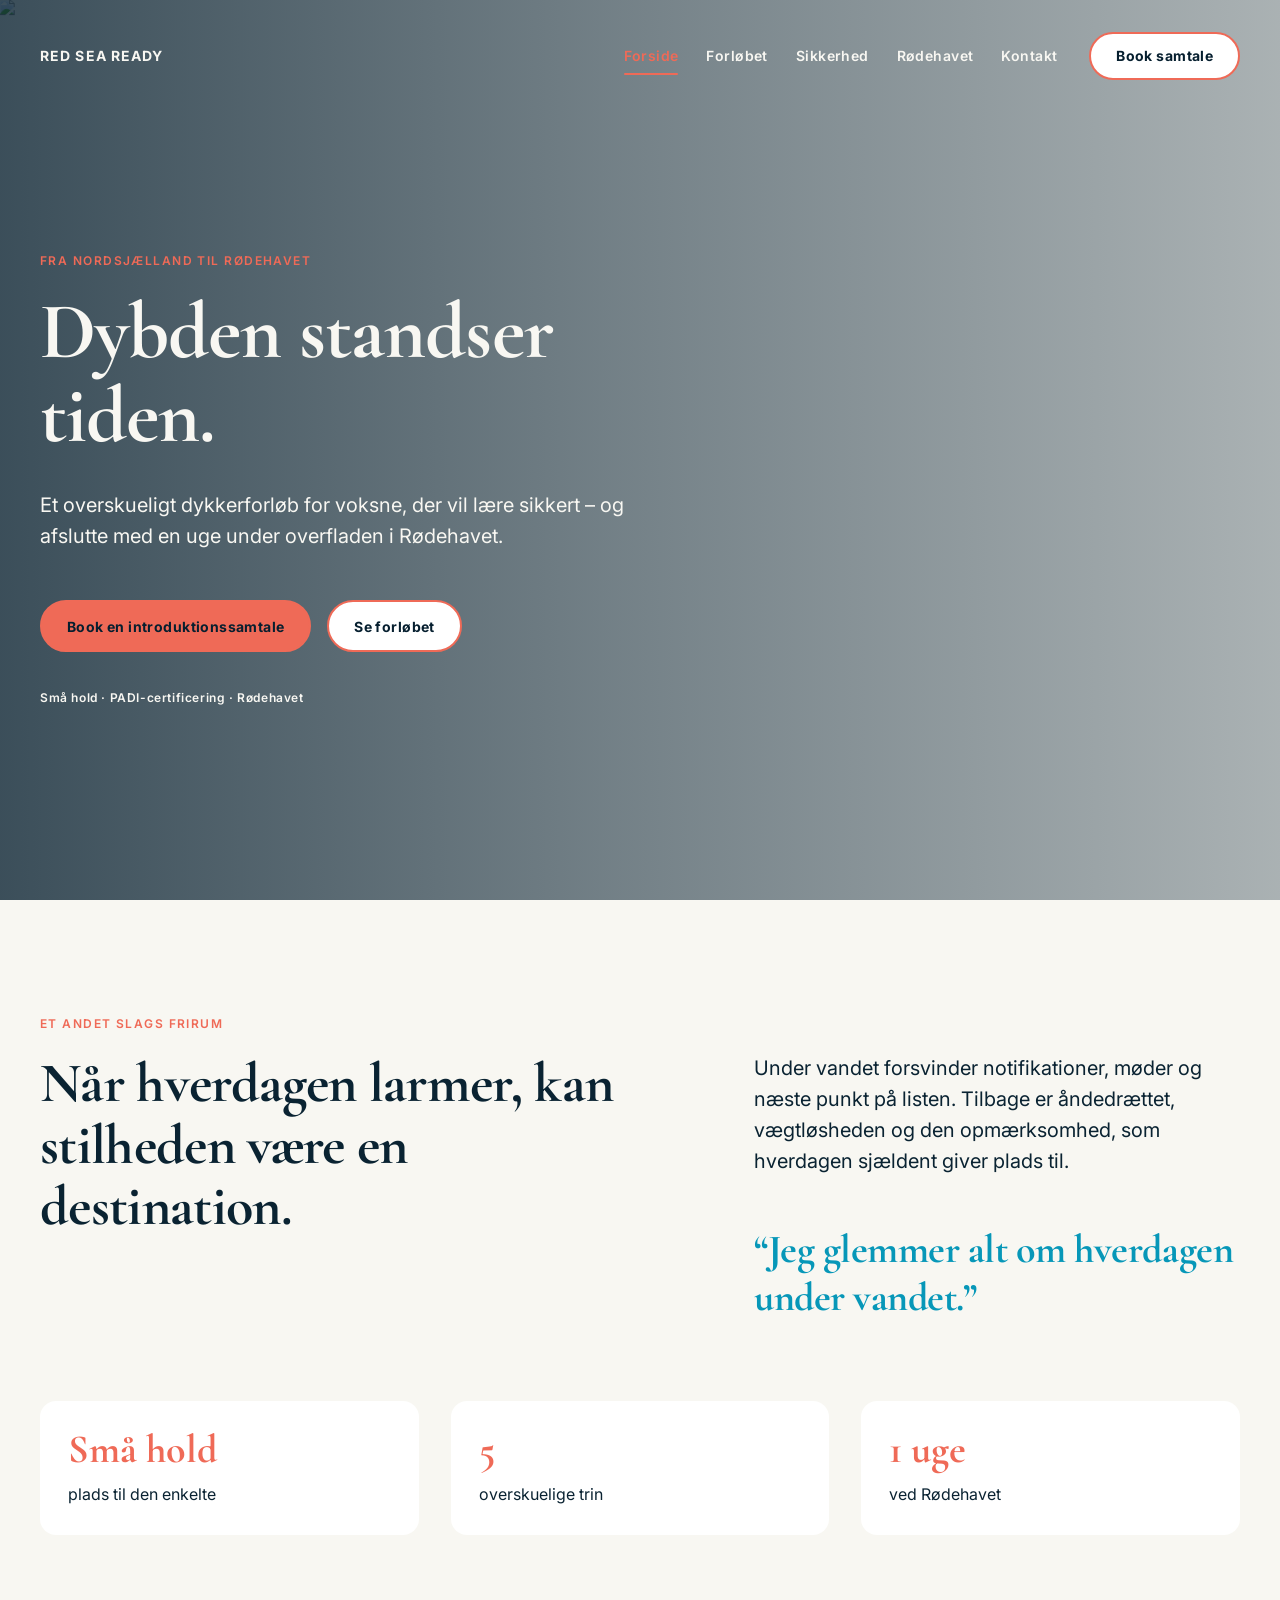
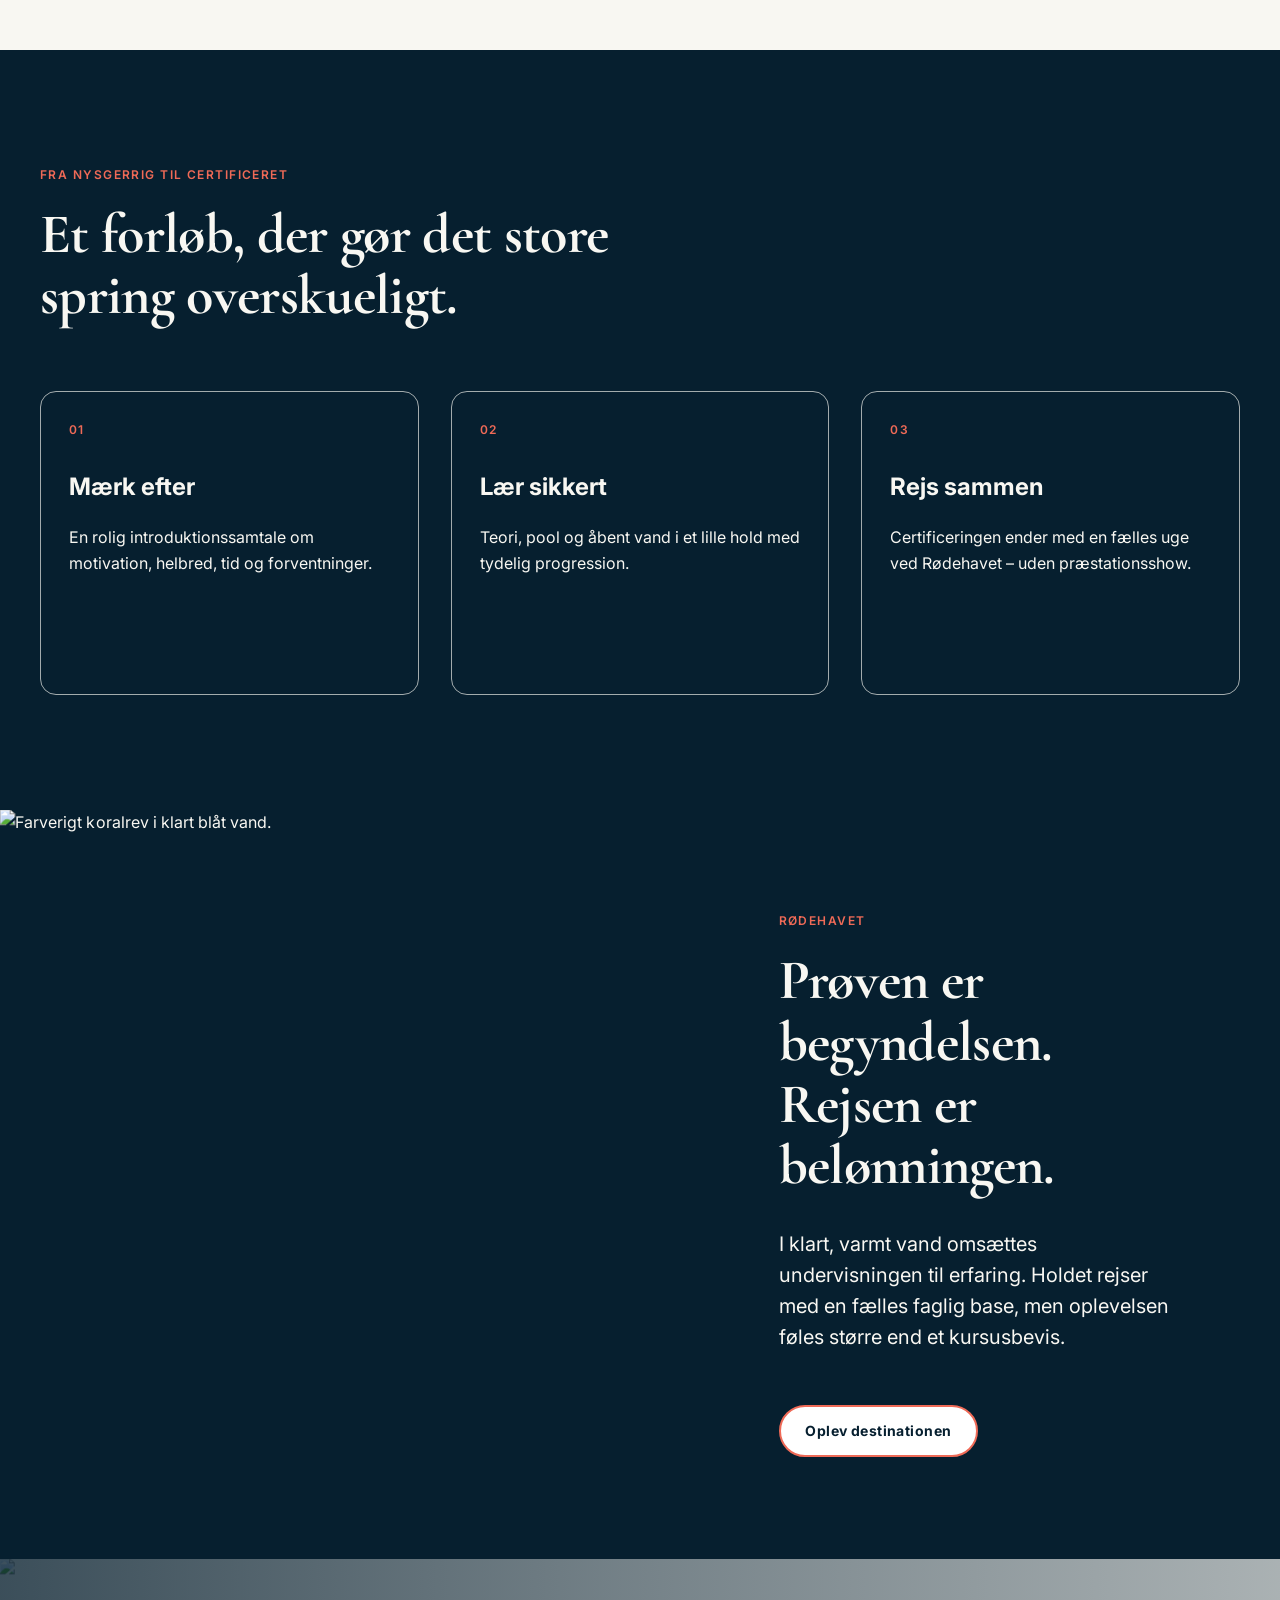
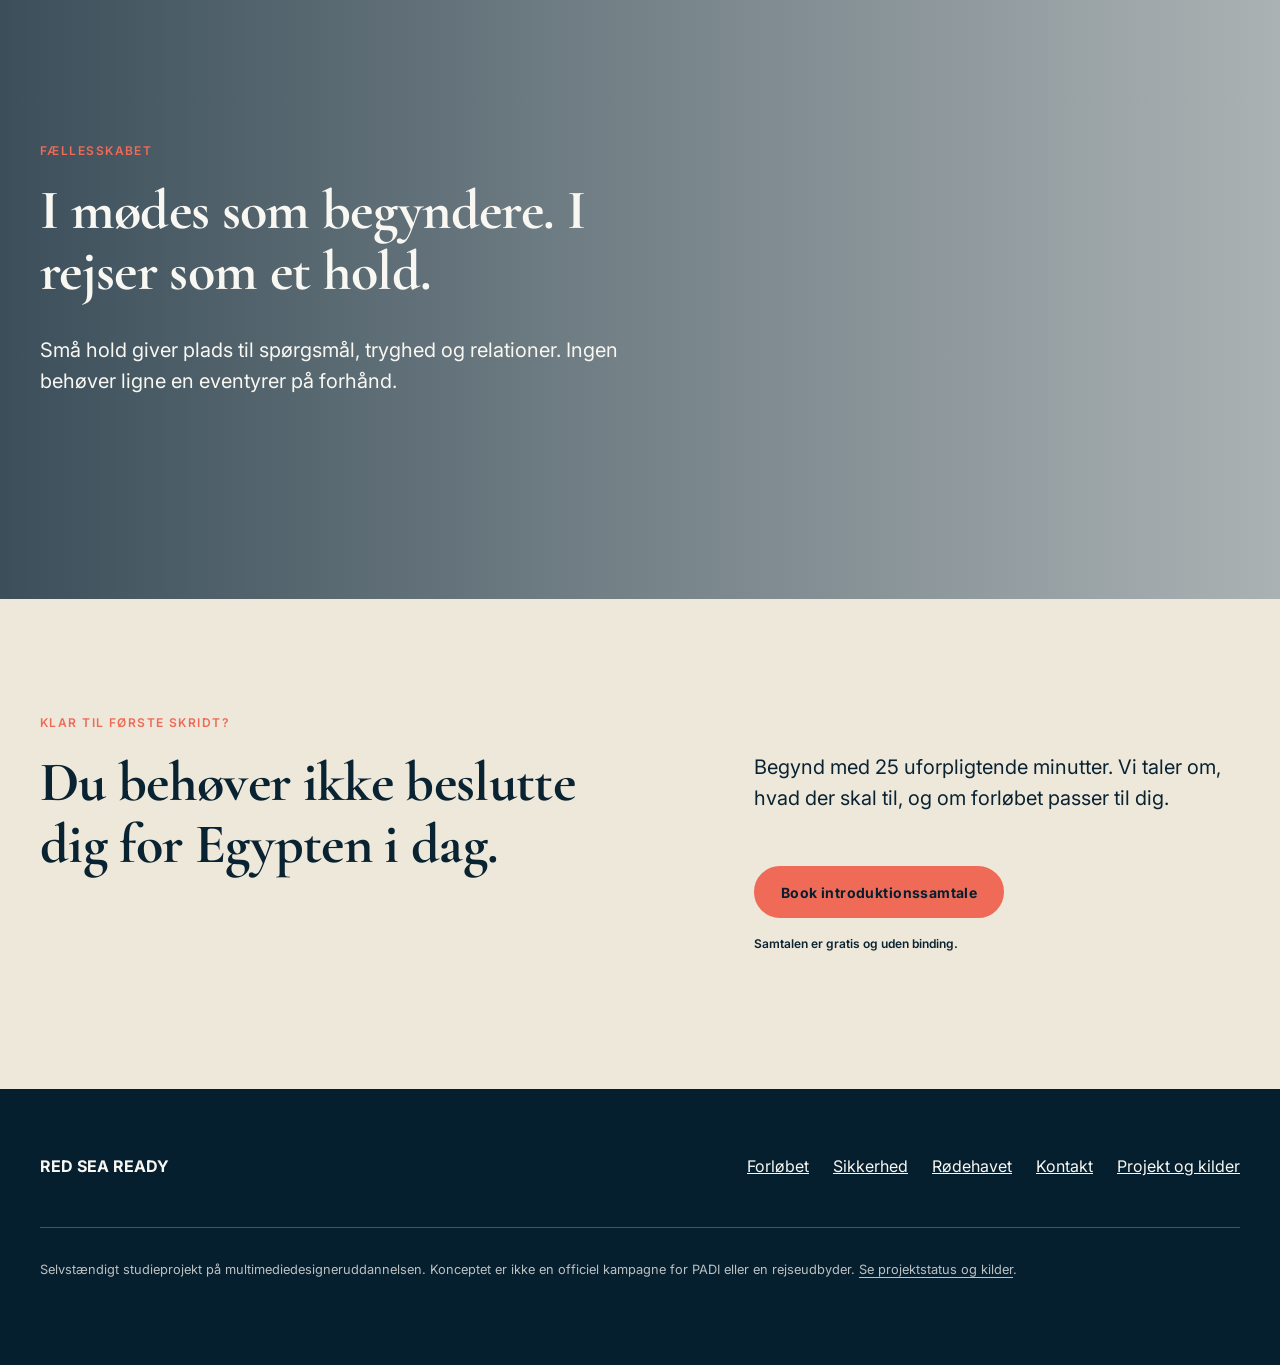
==== index.html @ c926fba1 "Publish final responsive website Adds the six tested pages, shared design system, favicon and local " ====
<!doctype html>
<html lang="da">
<head>
  <meta charset="utf-8">
  <meta name="viewport" content="width=device-width, initial-scale=1">
  <meta name="description" content="RED SEA READY – et trygt dykkerforløb fra første samtale til Rødehavet.">
  <meta name="theme-color" content="#061f2f">
  <title>RED SEA READY – Dybden standser tiden</title>
  <link rel="icon" href="favicon.svg" type="image/svg+xml">
  <link rel="stylesheet" href="styles.css">
  <script src="script.js" defer></script>
</head>
<body>
  <a class="skip-link" href="#main">Spring til indhold</a>
  <header class="header">
    <div class="container header__inner">
      <a class="brand" href="index.html">RED SEA READY</a>
      <button class="menu-toggle" type="button" aria-label="Åbn menu" aria-expanded="false" aria-controls="main-nav" data-menu-button><span></span></button>
      <nav class="nav" id="main-nav" aria-label="Primær navigation" data-navigation data-open="false">
        <a href="index.html" aria-current="page">Forside</a>
        <a href="forloeb.html">Forløbet</a>
        <a href="sikkerhed.html">Sikkerhed</a>
        <a href="rodehavet.html">Rødehavet</a>
        <a href="kontakt.html">Kontakt</a>
      </nav>
      <a class="button button--secondary button--header" href="kontakt.html">Book samtale</a>
    </div>
  </header>

  <main id="main">
    <section class="hero hero--home">
      <img class="hero__image hero__image--home" src="assets/diver-turtle.jpg" alt="Dykker svæver roligt ved siden af en havskildpadde." fetchpriority="high">
      <div class="hero__content">
        <p class="eyebrow">Fra Nordsjælland til Rødehavet</p>
        <h1>Dybden standser tiden.</h1>
        <p class="lead">Et overskueligt dykkerforløb for voksne, der vil lære sikkert – og afslutte med en uge under overfladen i Rødehavet.</p>
        <div class="button-row">
          <a class="button" href="kontakt.html">Book en introduktionssamtale</a>
          <a class="button button--secondary" href="forloeb.html">Se forløbet</a>
        </div>
        <p class="hero__meta">Små hold · PADI-certificering · Rødehavet</p>
      </div>
    </section>

    <section class="section section--foam">
      <div class="container">
        <p class="eyebrow">Et andet slags frirum</p>
        <div class="split-heading">
          <div><h2>Når hverdagen larmer, kan stilheden være en destination.</h2></div>
          <div>
            <p class="lead">Under vandet forsvinder notifikationer, møder og næste punkt på listen. Tilbage er åndedrættet, vægtløsheden og den opmærksomhed, som hverdagen sjældent giver plads til.</p>
            <blockquote>“Jeg glemmer alt om hverdagen under vandet.”</blockquote>
          </div>
        </div>
        <div class="facts" aria-label="Forløbet i tal">
          <div class="fact"><strong>Små hold</strong>plads til den enkelte</div>
          <div class="fact"><strong>5</strong>overskuelige trin</div>
          <div class="fact"><strong>1 uge</strong>ved Rødehavet</div>
        </div>
      </div>
    </section>

    <section class="section section--deep">
      <div class="container">
        <p class="eyebrow">Fra nysgerrig til certificeret</p>
        <h2 class="measure">Et forløb, der gør det store spring overskueligt.</h2>
        <div class="cards">
          <article class="card"><div class="card__number">01</div><h3>Mærk efter</h3><p>En rolig introduktionssamtale om motivation, helbred, tid og forventninger.</p></article>
          <article class="card"><div class="card__number">02</div><h3>Lær sikkert</h3><p>Teori, pool og åbent vand i et lille hold med tydelig progression.</p></article>
          <article class="card"><div class="card__number">03</div><h3>Rejs sammen</h3><p>Certificeringen ender med en fælles uge ved Rødehavet – uden præstationsshow.</p></article>
        </div>
      </div>
    </section>

    <section class="image-panel">
      <div class="image-panel__media"><img class="image-panel__image" src="assets/red-sea-reef.jpg" alt="Farverigt koralrev i klart blåt vand."></div>
      <div class="image-panel__body">
        <p class="eyebrow">Rødehavet</p>
        <h2>Prøven er begyndelsen. Rejsen er belønningen.</h2>
        <p class="lead">I klart, varmt vand omsættes undervisningen til erfaring. Holdet rejser med en fælles faglig base, men oplevelsen føles større end et kursusbevis.</p>
        <a class="button button--secondary" href="rodehavet.html">Oplev destinationen</a>
      </div>
    </section>

    <section class="full-image">
      <img class="full-image__image" src="assets/roots-community.jpg" alt="Et lille hold dykkere gør sig klar på en båd.">
      <div class="container full-image__content">
        <p class="eyebrow">Fællesskabet</p>
        <h2 class="measure">I mødes som begyndere. I rejser som et hold.</h2>
        <p class="lead">Små hold giver plads til spørgsmål, tryghed og relationer. Ingen behøver ligne en eventyrer på forhånd.</p>
      </div>
    </section>

    <section class="section section--sand final-cta">
      <div class="container">
        <p class="eyebrow">Klar til første skridt?</p>
        <div class="split-heading">
          <div><h2>Du behøver ikke beslutte dig for Egypten i dag.</h2></div>
          <div>
            <p class="lead">Begynd med 25 uforpligtende minutter. Vi taler om, hvad der skal til, og om forløbet passer til dig.</p>
            <a class="button" href="kontakt.html">Book introduktionssamtale</a>
            <p class="microcopy">Samtalen er gratis og uden binding.</p>
          </div>
        </div>
      </div>
    </section>
  </main>

  <footer class="site-footer">
    <div class="container">
      <div class="footer-grid"><strong>RED SEA READY</strong><nav class="footer-links" aria-label="Footer"><a href="forloeb.html">Forløbet</a><a href="sikkerhed.html">Sikkerhed</a><a href="rodehavet.html">Rødehavet</a><a href="kontakt.html">Kontakt</a><a href="kilder.html">Projekt og kilder</a></nav></div>
      <p class="footer-note">Selvstændigt studieprojekt på multimediedesigneruddannelsen. Konceptet er ikke en officiel kampagne for PADI eller en rejseudbyder. <a href="kilder.html">Se projektstatus og kilder</a>.</p>
    </div>
  </footer>
</body>
</html>
---- styles.css ----
@import url("https://fonts.googleapis.com/css2?family=Cormorant+Garamond:wght@600;700&family=Inter:wght@400;500;600;700&display=swap");

:root {
  --azure: #0797b8;
  --deep: #061f2f;
  --coral: #ef6a57;
  --sand: #eee8da;
  --foam: #f8f7f2;
  --white: #ffffff;
  --text: #0a2332;
  --grid-max: 1200px;
  --radius: 16px;
  --radius-pill: 999px;
  --section-space: clamp(4.5rem, 9vw, 9rem);
  --shadow-focus: 0 0 0 4px rgba(7, 151, 184, 0.32);
}

*, *::before, *::after { box-sizing: border-box; }

html { scroll-behavior: smooth; }

body {
  margin: 0;
  background: var(--foam);
  color: var(--text);
  font-family: "Inter", Arial, sans-serif;
  font-size: 1rem;
  line-height: 1.625;
  text-rendering: optimizeLegibility;
}

body::selection { background: var(--coral); color: var(--deep); }

body.menu-open { overflow: hidden; }

img { display: block; max-width: 100%; }
a { color: inherit; }
button, input, textarea, select { font: inherit; }

.skip-link {
  position: fixed;
  z-index: 100;
  top: 0.75rem;
  left: 0.75rem;
  transform: translateY(-180%);
  padding: 0.75rem 1rem;
  border-radius: 0.5rem;
  background: var(--foam);
  color: var(--deep);
}

.skip-link:focus { transform: translateY(0); }

.container {
  width: min(calc(100% - 3rem), var(--grid-max));
  margin-inline: auto;
}

.section { padding-block: var(--section-space); }
.section--foam { background: var(--foam); }
.section--sand { background: var(--sand); }
.section--deep { background: var(--deep); color: var(--foam); }

.eyebrow {
  margin: 0 0 1.25rem;
  color: var(--coral);
  font-size: 0.75rem;
  font-weight: 600;
  letter-spacing: 0.12em;
  line-height: 1.5;
  text-transform: uppercase;
}

h1, h2, blockquote {
  margin: 0;
  font-family: "Cormorant Garamond", Georgia, serif;
  font-weight: 700;
  letter-spacing: -0.012em;
}

h1 {
  max-width: 14ch;
  font-size: clamp(3.25rem, 7.2vw, 5rem);
  line-height: 1.05;
}

h2 {
  font-size: clamp(2.5rem, 5vw, 3.5rem);
  line-height: 1.1;
}

h3 {
  margin: 0;
  font-size: 1.5rem;
  line-height: 1.35;
}

p { margin-block: 0 1.25rem; }
.lead { font-size: clamp(1.125rem, 1.8vw, 1.25rem); line-height: 1.55; }
.measure { max-width: 42rem; }

.header {
  position: fixed;
  z-index: 20;
  inset: 0 0 auto;
  color: var(--foam);
  transition: background-color 220ms ease, box-shadow 220ms ease, backdrop-filter 220ms ease;
}

.header.is-scrolled {
  background: rgba(6, 31, 47, 0.9);
  box-shadow: 0 1px 0 rgba(248, 247, 242, 0.12);
  -webkit-backdrop-filter: blur(14px);
  backdrop-filter: blur(14px);
}

.header__inner {
  display: grid;
  grid-template-columns: 1fr auto auto;
  align-items: center;
  min-height: 7rem;
  gap: 2rem;
}

.brand {
  text-decoration: none;
  font-size: 0.875rem;
  font-weight: 700;
  letter-spacing: 0.08em;
}

.nav { display: flex; align-items: center; gap: 1.75rem; }
.nav a {
  position: relative;
  padding-block: 0.6rem;
  text-decoration: none;
  font-size: 0.875rem;
  font-weight: 600;
  letter-spacing: 0.03em;
}
.nav a::after {
  position: absolute;
  right: 0;
  bottom: 0.15rem;
  left: 0;
  height: 2px;
  border-radius: 2px;
  background: var(--coral);
  content: "";
  transform: scaleX(0);
  transition: transform 180ms ease;
}
.nav a:hover::after, .nav a:focus-visible::after, .nav a[aria-current="page"]::after { transform: scaleX(1); }
.nav a[aria-current="page"] { color: var(--coral); }

.menu-toggle {
  display: none;
  width: 3rem;
  height: 3rem;
  border: 1px solid rgba(248, 247, 242, 0.55);
  border-radius: 50%;
  background: rgba(6, 31, 47, 0.35);
  color: var(--foam);
  cursor: pointer;
}
.menu-toggle span,
.menu-toggle::before,
.menu-toggle::after {
  display: block;
  width: 1.25rem;
  height: 2px;
  margin: 0.28rem auto;
  background: currentColor;
  content: "";
  transition: transform 180ms ease, opacity 180ms ease;
}

.menu-toggle[aria-expanded="true"] span { opacity: 0; }
.menu-toggle[aria-expanded="true"]::before { transform: translateY(.38rem) rotate(45deg); }
.menu-toggle[aria-expanded="true"]::after { transform: translateY(-.38rem) rotate(-45deg); }

.button {
  display: inline-flex;
  align-items: center;
  justify-content: center;
  min-height: 3.25rem;
  padding: 0.9rem 1.55rem;
  border: 2px solid var(--coral);
  border-radius: var(--radius-pill);
  background: var(--coral);
  color: var(--deep);
  font-size: 0.875rem;
  font-weight: 700;
  letter-spacing: 0.03em;
  line-height: 1.25;
  text-align: center;
  text-decoration: none;
  transition: transform 180ms ease, background-color 180ms ease, box-shadow 180ms ease;
}
.button:hover { transform: translateY(-2px); background: #f27b69; }
.button:focus-visible, .nav a:focus-visible, .menu-toggle:focus-visible, input:focus-visible, textarea:focus-visible, select:focus-visible, summary:focus-visible {
  outline: none;
  box-shadow: var(--shadow-focus);
}
.button--secondary { background: var(--white); }
.button--header { min-height: 3rem; padding-block: 0.72rem; }
.button-row { display: flex; flex-wrap: wrap; gap: 1rem; }

.hero {
  position: relative;
  display: grid;
  min-height: 45rem;
  overflow: hidden;
  color: var(--foam);
  place-items: center;
}
.hero--home { min-height: min(60rem, 100vh); }
.hero__image, .image-panel__image, .full-image__image {
  position: absolute;
  inset: 0;
  width: 100%;
  height: 100%;
  object-fit: cover;
  transform: scale(1.002);
  transition: transform 900ms cubic-bezier(.2,.7,.2,1);
}
.image-panel:hover .image-panel__image, .full-image:hover .full-image__image { transform: scale(1.025); }
.hero__image--home { object-position: 52% 45%; }
.hero::after, .full-image::after {
  position: absolute;
  inset: 0;
  background: linear-gradient(90deg, rgba(6,31,47,.78) 0%, rgba(6,31,47,.55) 48%, rgba(6,31,47,.32) 100%);
  content: "";
}
.hero__content {
  position: relative;
  z-index: 2;
  width: min(calc(100% - 3rem), var(--grid-max));
  margin-inline: auto;
  padding-block: 10rem 5rem;
}
.hero__content .lead { max-width: 41rem; margin-top: 2rem; }
.hero__content .button-row { margin-top: 3rem; }
.hero__meta {
  margin-top: 2.25rem;
  font-size: 0.75rem;
  font-weight: 600;
  letter-spacing: 0.05em;
}

.split-heading {
  display: grid;
  grid-template-columns: repeat(12, 1fr);
  gap: 1.5rem;
  align-items: start;
}
.split-heading > :first-child { grid-column: 1 / span 6; }
.split-heading > :last-child { grid-column: 8 / -1; }
.split-heading blockquote {
  margin-top: 3rem;
  color: var(--azure);
  font-size: clamp(2rem, 3.4vw, 2.5rem);
  line-height: 1.2;
}

.facts, .cards, .requirements, .price-columns, .form-grid {
  display: grid;
  gap: 2rem;
}
.facts { grid-template-columns: repeat(3, 1fr); margin-top: 5rem; }
.fact {
  min-height: 8rem;
  padding: 1.75rem;
  border-radius: var(--radius);
  background: var(--white);
}
.fact strong {
  display: block;
  margin-bottom: 0.75rem;
  color: var(--coral);
  font-family: "Cormorant Garamond", Georgia, serif;
  font-size: 2.5rem;
  line-height: 1;
}

.cards { grid-template-columns: repeat(3, 1fr); margin-top: 4rem; }
.cards--two { grid-template-columns: repeat(2, 1fr); }
.cards--two .card:last-child { grid-column: auto; }
.card {
  min-height: 19rem;
  padding: 1.75rem;
  border: 1px solid rgba(248, 247, 242, 0.65);
  border-radius: var(--radius);
  transition: transform 180ms ease, border-color 180ms ease, box-shadow 180ms ease;
}
.card:hover { transform: translateY(-4px); border-color: var(--coral); box-shadow: 0 18px 45px rgba(0,0,0,.12); }
.card--light { border: 0; background: var(--white); color: var(--text); }
.card__number {
  margin-bottom: 2rem;
  color: var(--coral);
  font-size: 0.75rem;
  font-weight: 600;
  letter-spacing: 0.12em;
}
.card h3 { margin-bottom: 1.25rem; }

.image-panel {
  display: grid;
  grid-template-columns: minmax(0, 1.12fr) minmax(26rem, 1fr);
  min-height: 45rem;
  background: var(--deep);
  color: var(--foam);
}
.image-panel__media { position: relative; min-height: 32rem; overflow: hidden; }
.image-panel__body { display: grid; align-content: center; padding: clamp(4rem, 8vw, 8rem); }
.image-panel__body .lead { margin-top: 2rem; }
.image-panel__body .button { justify-self: start; margin-top: 2rem; }

.full-image {
  position: relative;
  display: grid;
  min-height: 40rem;
  overflow: hidden;
  color: var(--foam);
  align-items: center;
}
.full-image__content { position: relative; z-index: 2; }
.full-image__content .lead { max-width: 39rem; margin-top: 2rem; }

.final-cta .split-heading > :first-child { grid-column: 1 / span 6; max-width: 40rem; }
.final-cta .split-heading > :last-child { grid-column: 8 / -1; max-width: 30rem; }
.final-cta .button { margin-top: 2rem; }
.microcopy { margin-top: 1rem; font-size: 0.75rem; font-weight: 600; }

.requirements { grid-template-columns: repeat(3, 1fr); margin-top: 3rem; }
.requirements .fact { min-height: 12rem; }
.gear-list {
  display: flex;
  flex-wrap: wrap;
  gap: 1rem;
  margin: 3rem 0 0;
  padding: 0;
  list-style: none;
}
.gear-list li { padding: 1.25rem 2rem; border: 1px solid rgba(248,247,242,.65); border-radius: var(--radius-pill); font-weight: 600; }

.price-columns { grid-template-columns: repeat(2, 1fr); margin-top: 3rem; }
.price-box { padding: clamp(2rem, 4vw, 3rem); border-radius: var(--radius); background: var(--white); }
.price-box ul, .check-list { margin: 1.5rem 0 0; padding-left: 1.2rem; }
.price-box li, .check-list li { margin-bottom: 0.75rem; }

.form-layout { display: grid; grid-template-columns: minmax(0, .85fr) minmax(30rem, 1.15fr); gap: clamp(3rem, 7vw, 7rem); align-items: start; }
.form { padding: clamp(1.5rem, 4vw, 3rem); border-radius: var(--radius); background: var(--white); }
.form-grid { grid-template-columns: repeat(2, 1fr); }
.field { display: grid; gap: 0.5rem; }
.field--full { grid-column: 1 / -1; }
label, legend { font-size: 0.875rem; font-weight: 700; }
input, textarea, select {
  width: 100%;
  min-height: 3.25rem;
  border: 1px solid rgba(10,35,50,.35);
  border-radius: 0.5rem;
  background: var(--foam);
  color: var(--text);
  padding: 0.8rem 0.9rem;
}
textarea { min-height: 8rem; resize: vertical; }
fieldset { margin: 0; padding: 0; border: 0; }
.radio-row { display: flex; flex-wrap: wrap; gap: 1rem; margin-top: 0.75rem; }
.radio-row label { display: flex; align-items: center; gap: 0.5rem; font-weight: 500; }
.radio-row input { width: 1.1rem; min-height: auto; }
.form .button { margin-top: 1.5rem; width: 100%; }
.form-note { margin-top: 1rem; font-size: 0.8rem; color: rgba(10,35,50,.75); }
.form-success { padding: 3rem; border-radius: var(--radius); background: var(--deep); color: var(--foam); }
.form-success[hidden] { display: none; }

.faq { max-width: 56rem; margin-inline: auto; }
.faq details { border-top: 1px solid rgba(10,35,50,.24); }
.faq details:last-child { border-bottom: 1px solid rgba(10,35,50,.24); }
.faq summary { cursor: pointer; padding: 1.5rem .25rem; font-weight: 700; }
.faq details p { max-width: 44rem; padding: 0 .25rem 1.5rem; }

.site-footer { padding-block: 4rem; background: var(--deep); color: var(--foam); }
.footer-grid { display: grid; grid-template-columns: 1fr 2fr; gap: 3rem; }
.footer-links { display: flex; flex-wrap: wrap; justify-content: flex-end; gap: 1.5rem; }
.footer-note { margin-top: 3rem; padding-top: 2rem; border-top: 1px solid rgba(248,247,242,.25); color: rgba(248,247,242,.75); font-size: .8rem; }
.footer-note a { text-underline-offset: .2em; }

.hero--compact {
  min-height: 32rem;
  background:
    linear-gradient(110deg, rgba(6,31,47,.98), rgba(6,31,47,.82)),
    radial-gradient(circle at 78% 30%, rgba(7,151,184,.5), transparent 30%);
}
.hero--compact::after { background: linear-gradient(90deg, rgba(6,31,47,.25), transparent); }
.hero--compact .hero__content { padding-block: 11rem 5rem; }
.source-list { display: grid; gap: 1rem; margin: 3rem 0 0; padding: 0; list-style: none; }
.source-card {
  display: grid;
  grid-template-columns: minmax(10rem, .35fr) 1fr;
  gap: 2rem;
  padding: 1.5rem 0;
  border-top: 1px solid rgba(10,35,50,.2);
}
.source-card:last-child { border-bottom: 1px solid rgba(10,35,50,.2); }
.source-card strong { font-family: "Cormorant Garamond", Georgia, serif; font-size: 1.45rem; line-height: 1.2; }
.source-card p { margin: 0; }
.source-card a { font-weight: 700; text-underline-offset: .2em; }
.project-note { max-width: 52rem; padding: 1.75rem; border-left: .3rem solid var(--coral); background: var(--white); }

.scroll-progress {
  position: fixed;
  z-index: 60;
  top: 0;
  left: 0;
  width: 100%;
  height: 3px;
  transform: scaleX(0);
  transform-origin: left;
  background: var(--coral);
  pointer-events: none;
}

@media (max-width: 960px) {
  .header__inner { grid-template-columns: 1fr auto; }
  .header .button--header { display: none; }
  .menu-toggle { display: block; }
  .nav {
    position: fixed;
    z-index: 30;
    inset: 0;
    display: grid;
    align-content: center;
    gap: 1rem;
    padding: 5rem 2rem;
    background: var(--deep);
    transform: translateX(100%);
    visibility: hidden;
    pointer-events: none;
    transition: transform 240ms ease;
  }
  .nav[data-open="true"] {
    transform: translateX(0);
    visibility: visible;
    pointer-events: auto;
  }
  .nav a { font-family: "Cormorant Garamond", Georgia, serif; font-size: 2.25rem; }
  .menu-toggle { position: relative; z-index: 40; }
  .split-heading { grid-template-columns: 1fr; gap: 2.5rem; }
  .split-heading > :first-child, .split-heading > :last-child,
  .final-cta .split-heading > :first-child, .final-cta .split-heading > :last-child { grid-column: auto; }
  .facts, .cards, .requirements { grid-template-columns: repeat(2, 1fr); }
  .cards .card:last-child { grid-column: 1 / -1; }
  .image-panel { grid-template-columns: 1fr; }
  .image-panel__media { min-height: 55vw; }
  .form-layout { grid-template-columns: 1fr; }
}

@media (max-width: 640px) {
  .container, .hero__content { width: min(calc(100% - 3rem), var(--grid-max)); }
  .hero, .hero--home { min-height: 46rem; }
  .hero__content { padding-block: 8.5rem 4rem; }
  .hero::after { background: linear-gradient(180deg, rgba(6,31,47,.72), rgba(6,31,47,.6)); }
  .hero__image--home { object-position: 58% 45%; }
  .button-row { display: grid; }
  .button-row .button { width: 100%; }
  .facts, .cards, .cards--two, .requirements, .price-columns, .form-grid { grid-template-columns: 1fr; }
  .cards .card:last-child, .field--full { grid-column: auto; }
  .card { min-height: 0; }
  .image-panel__media { min-height: 25rem; }
  .image-panel__body { padding: 4.5rem 1.5rem; }
  .full-image { min-height: 38rem; }
  .footer-grid { grid-template-columns: 1fr; }
  .footer-links { justify-content: flex-start; }
  .source-card { grid-template-columns: 1fr; gap: .5rem; }
}

@media (prefers-reduced-motion: reduce) {
  *, *::before, *::after { scroll-behavior: auto !important; transition: none !important; }
}
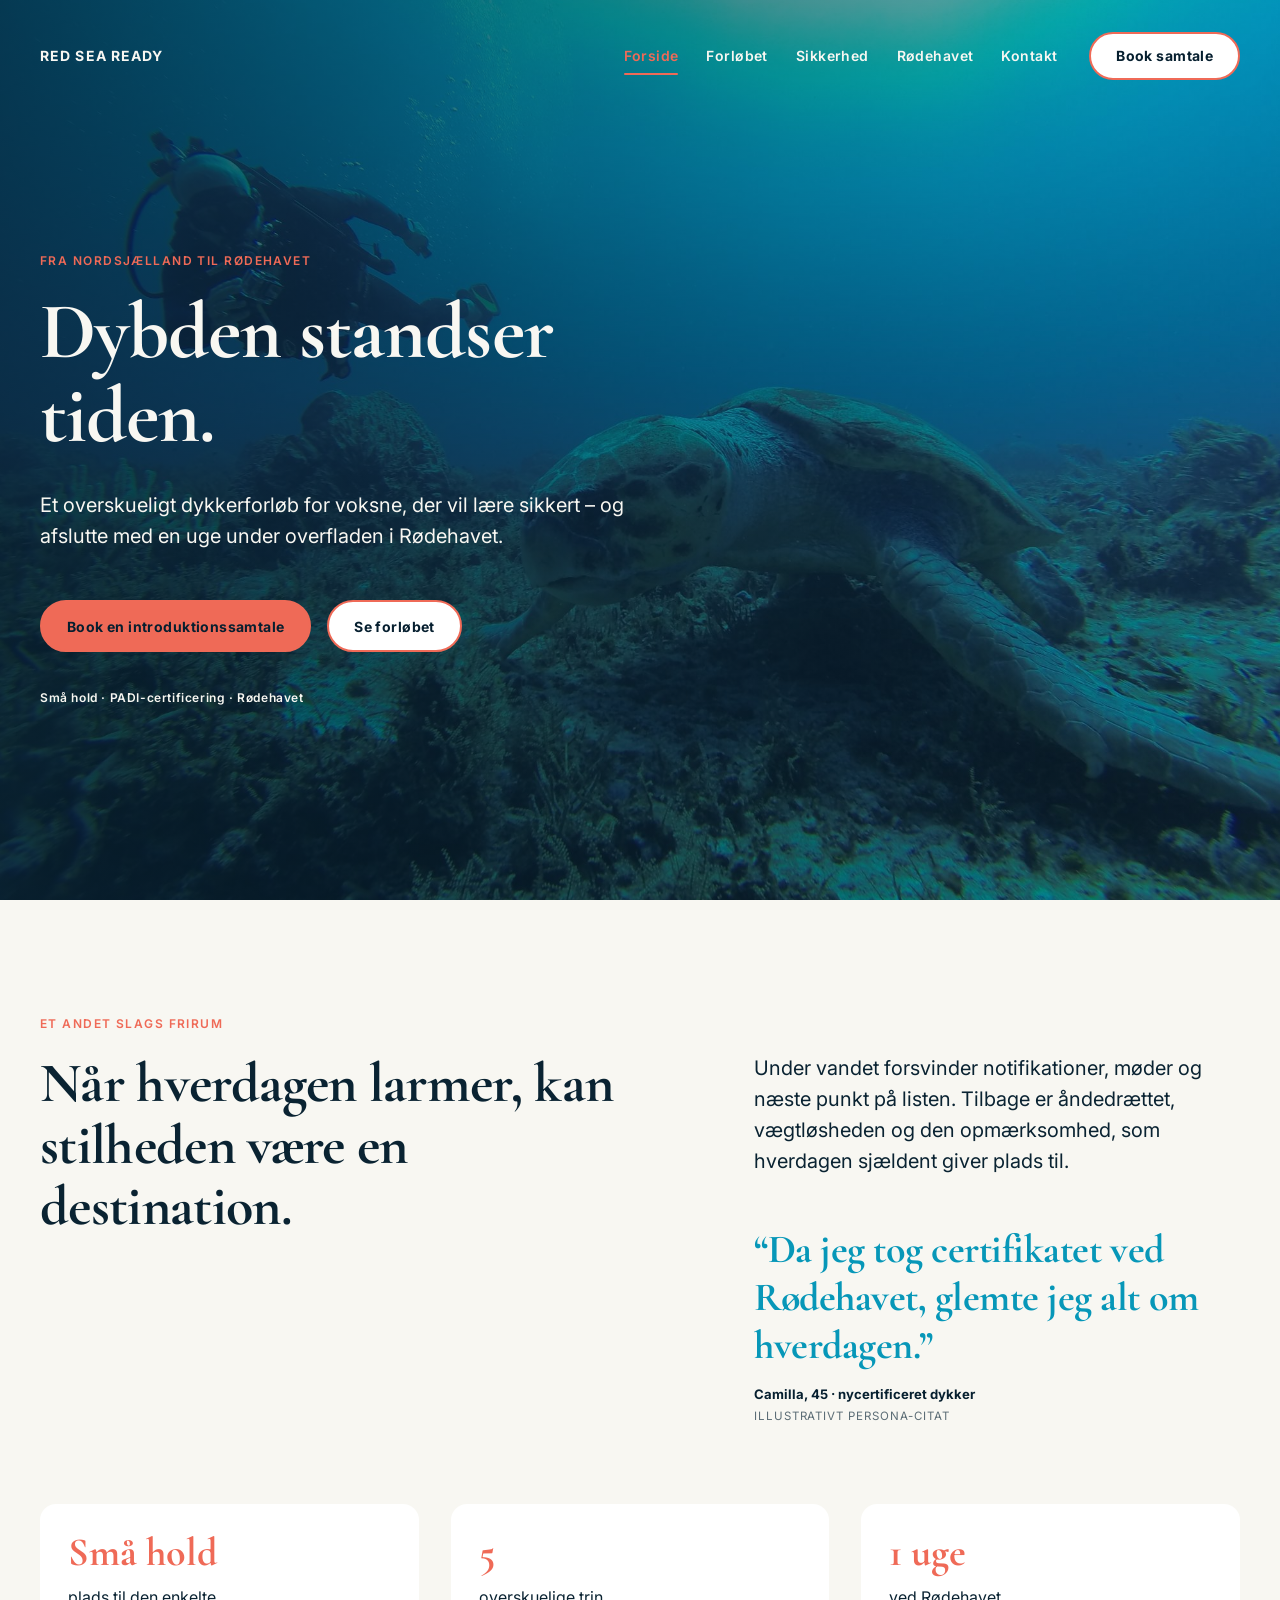
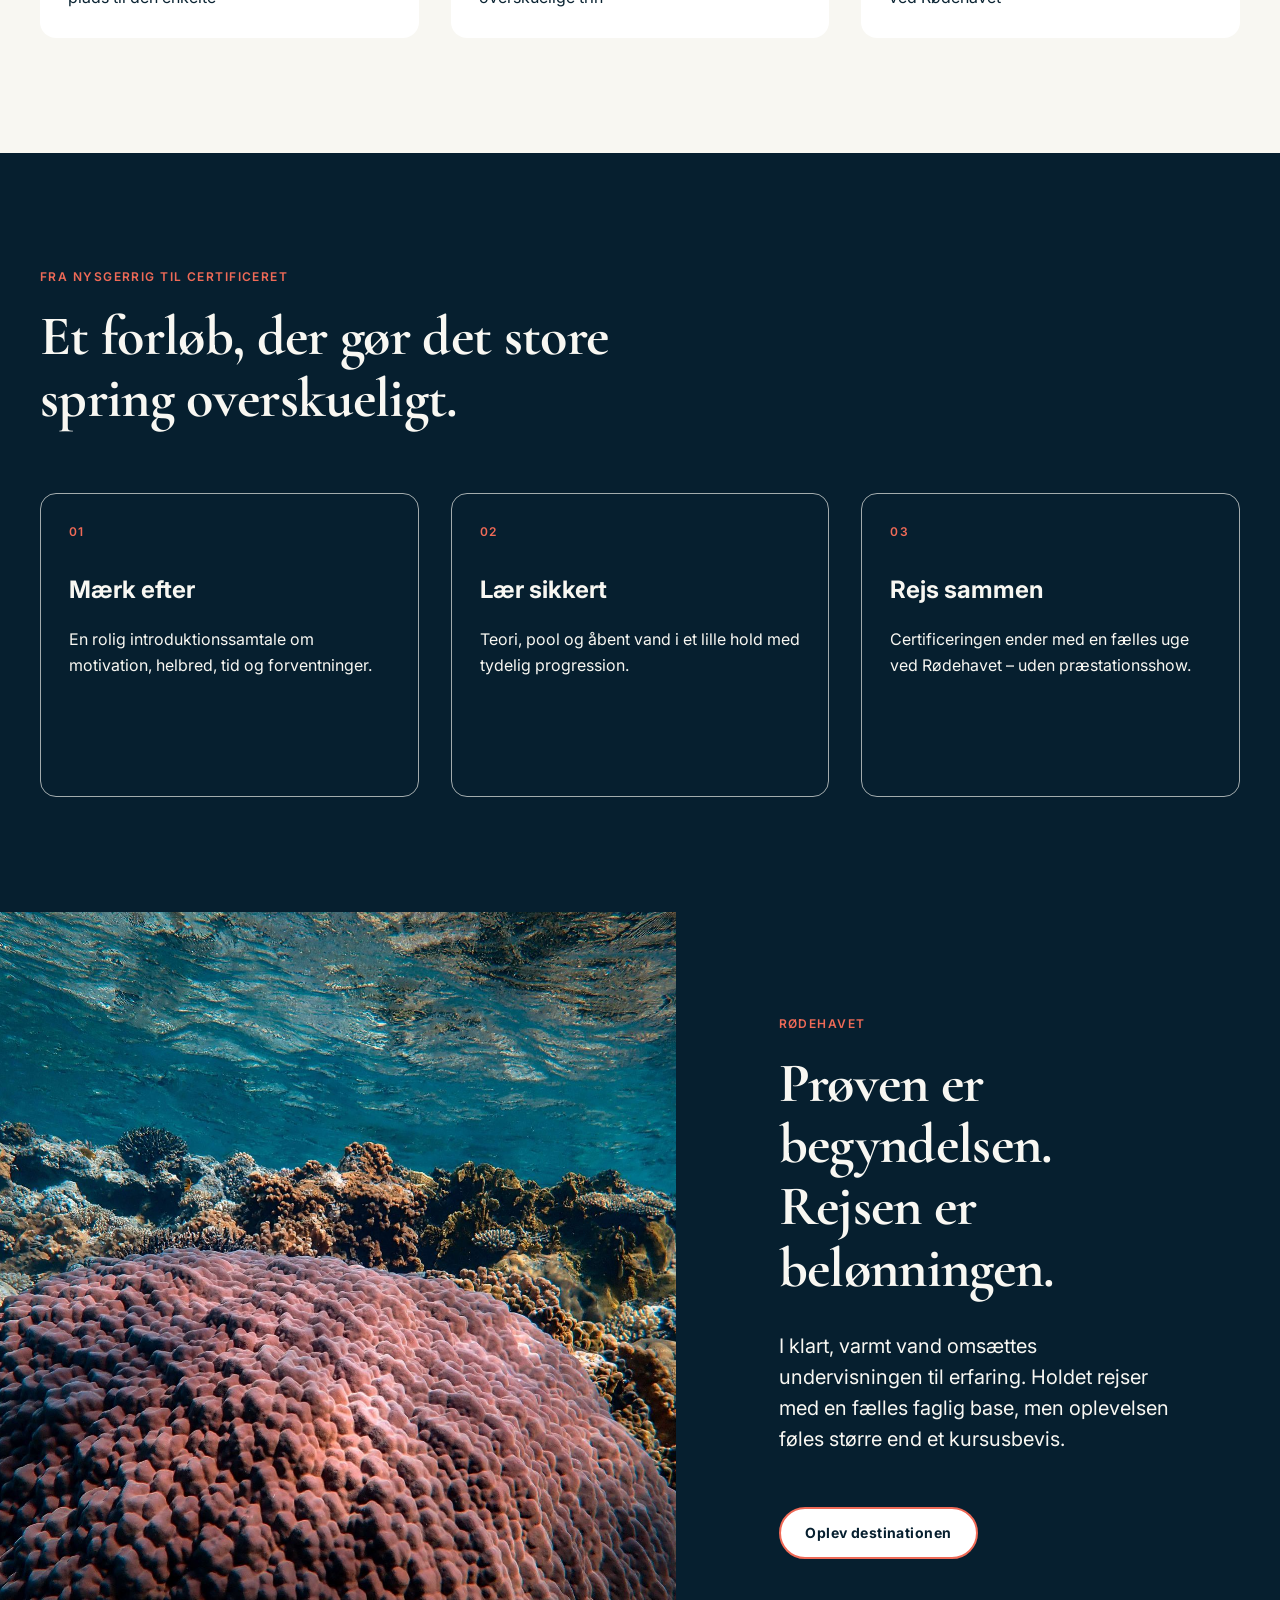
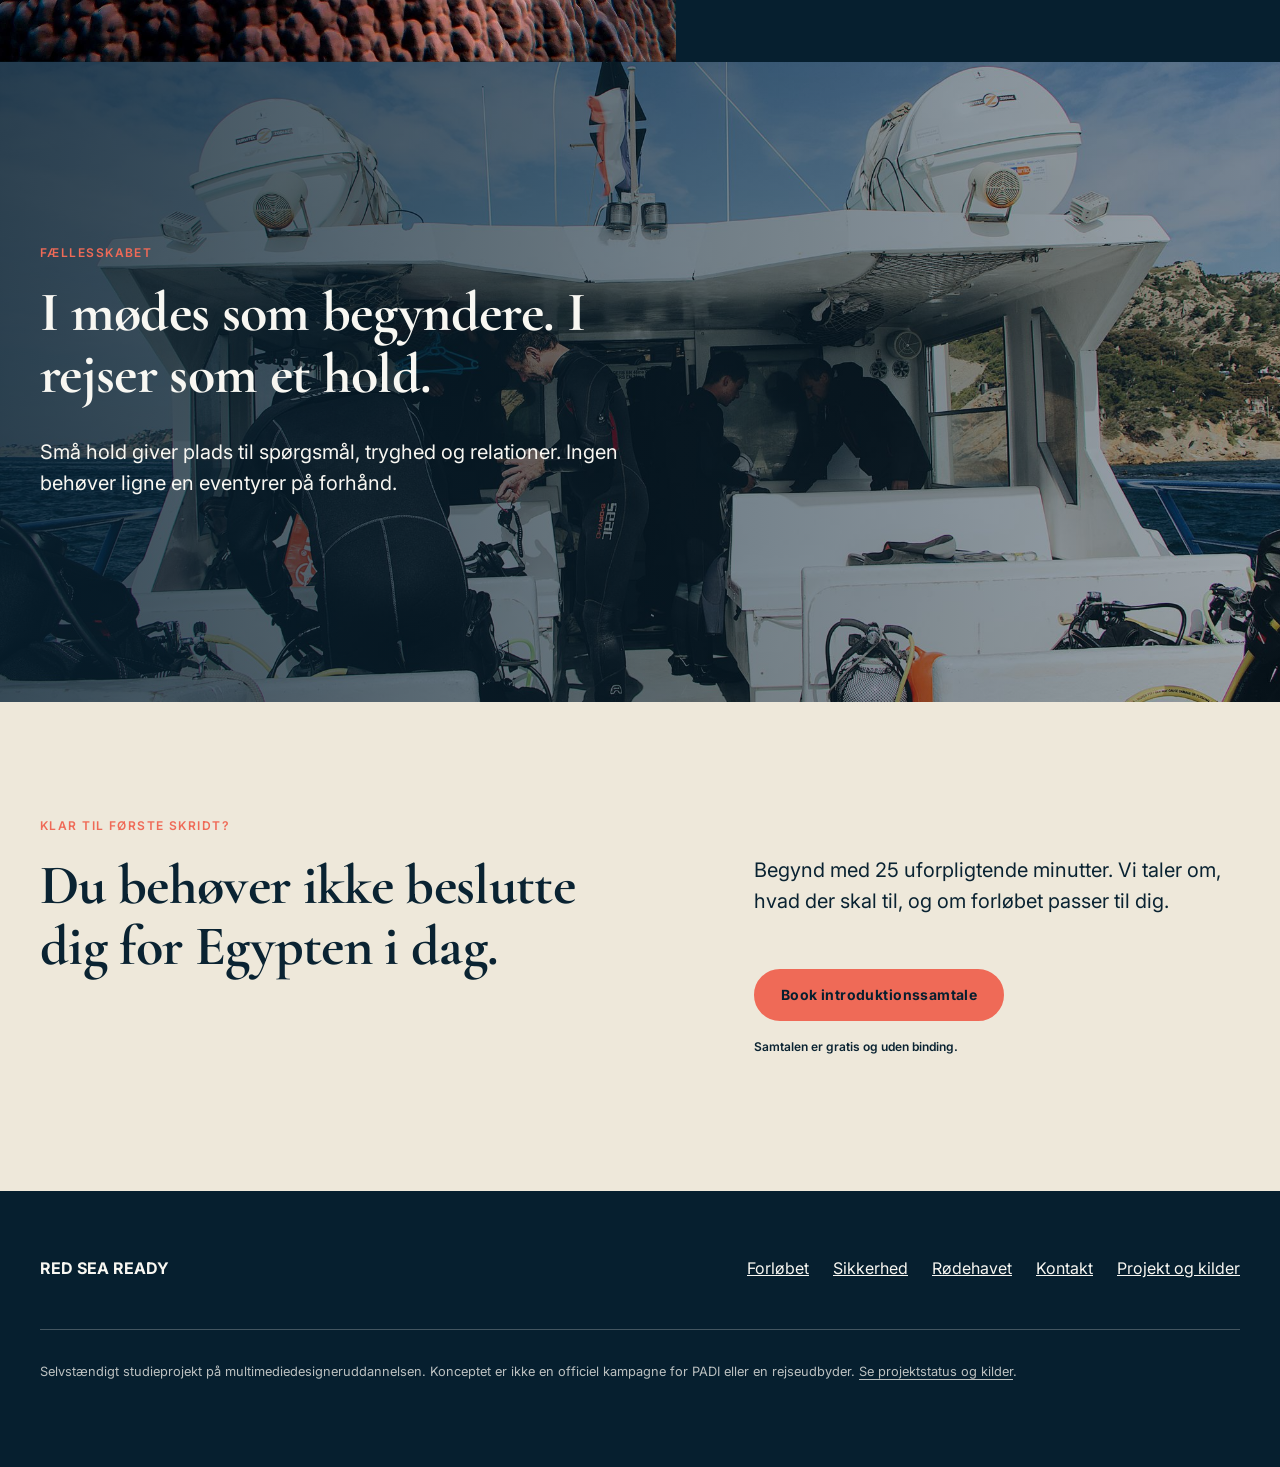
==== commit e4e68257: "Label homepage testimonial as illustrative persona quote" ====
--- a/index.html
+++ b/index.html
@@ -49,7 +49,10 @@
           <div><h2>Når hverdagen larmer, kan stilheden være en destination.</h2></div>
           <div>
             <p class="lead">Under vandet forsvinder notifikationer, møder og næste punkt på listen. Tilbage er åndedrættet, vægtløsheden og den opmærksomhed, som hverdagen sjældent giver plads til.</p>
-            <blockquote>“Jeg glemmer alt om hverdagen under vandet.”</blockquote>
+            <figure class="customer-quote">
+              <blockquote>“Da jeg tog certifikatet ved Rødehavet, glemte jeg alt om hverdagen.”</blockquote>
+              <figcaption><strong>Camilla, 45 · nycertificeret dykker</strong><span>Illustrativt persona-citat</span></figcaption>
+            </figure>
           </div>
         </div>
         <div class="facts" aria-label="Forløbet i tal">
--- a/styles.css
+++ b/styles.css
@@ -261,6 +261,21 @@
   color: var(--azure);
   font-size: clamp(2rem, 3.4vw, 2.5rem);
   line-height: 1.2;
+}
+.customer-quote { margin: 0; }
+.customer-quote figcaption {
+  display: grid;
+  gap: .25rem;
+  margin-top: 1rem;
+  color: var(--deep);
+  font-size: .82rem;
+  line-height: 1.4;
+}
+.customer-quote figcaption span {
+  color: #5b6c75;
+  font-size: .72rem;
+  letter-spacing: .08em;
+  text-transform: uppercase;
 }
 
 .facts, .cards, .requirements, .price-columns, .form-grid {
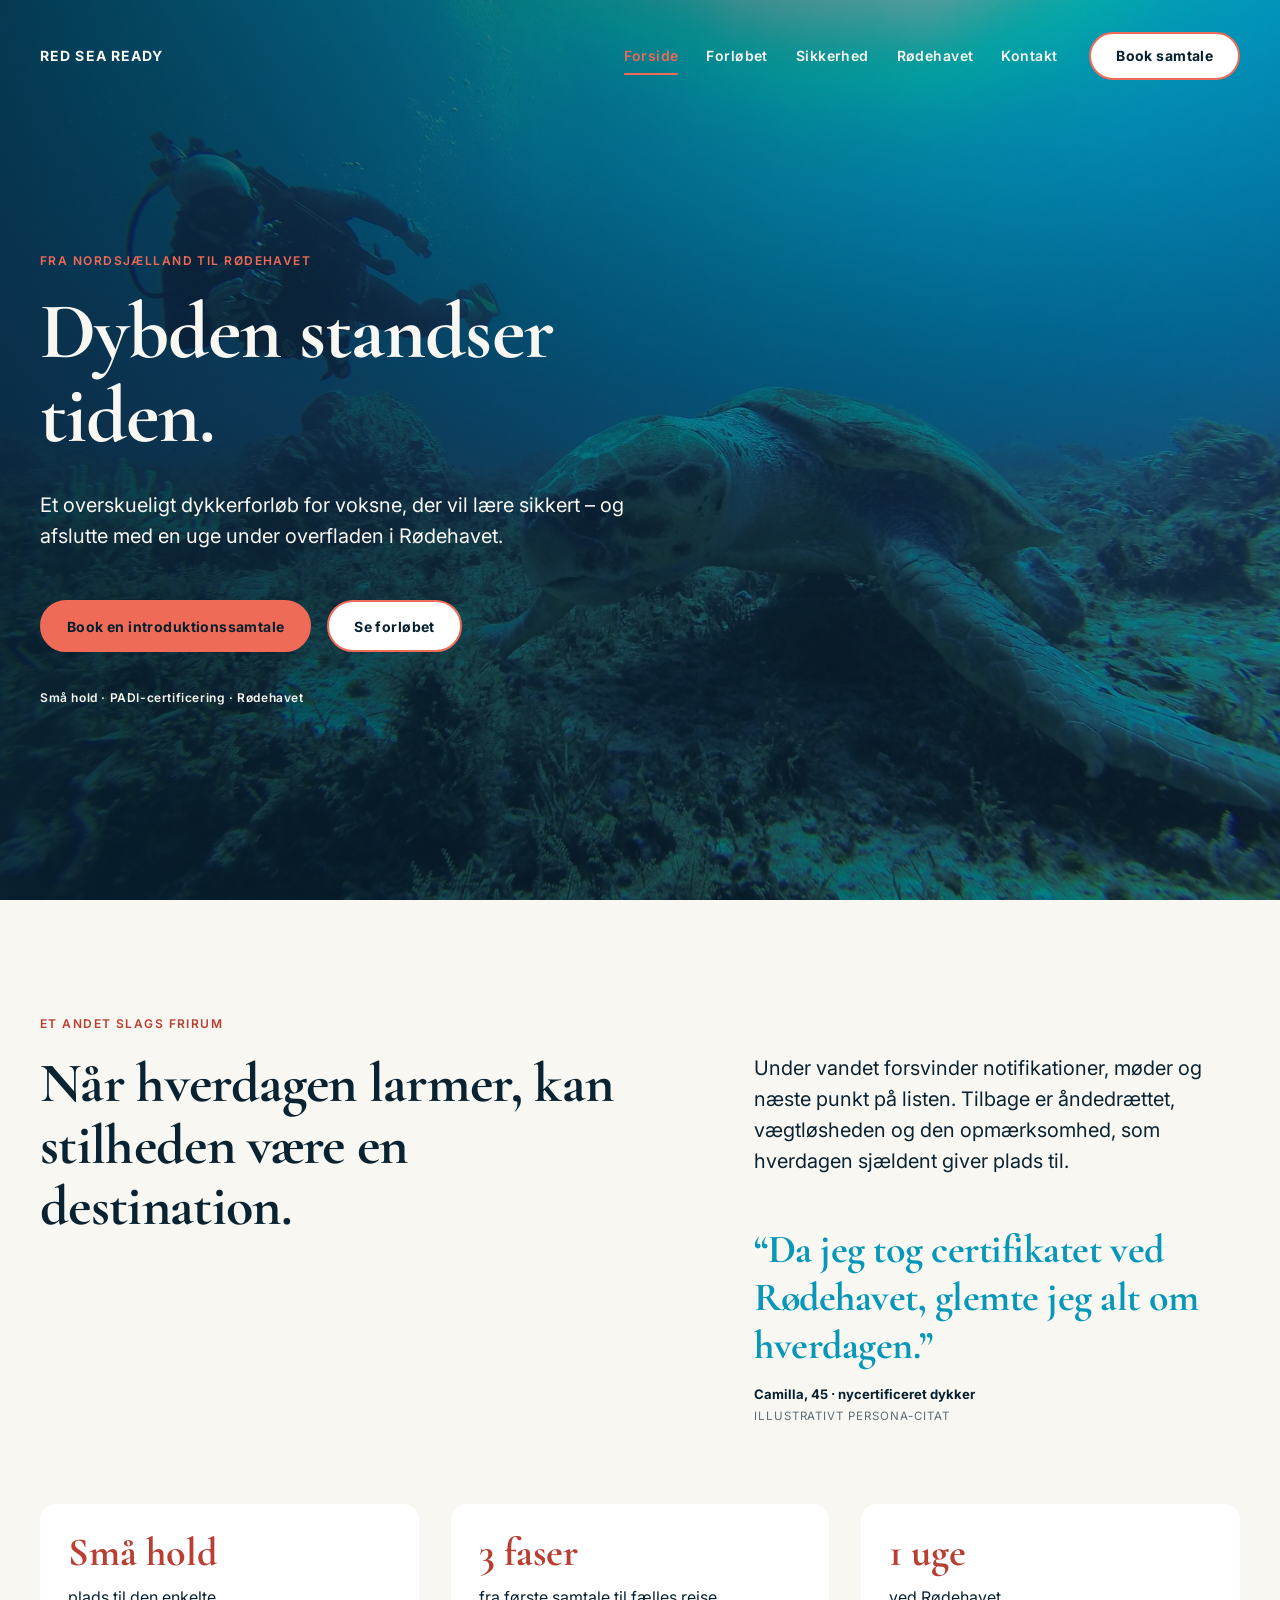
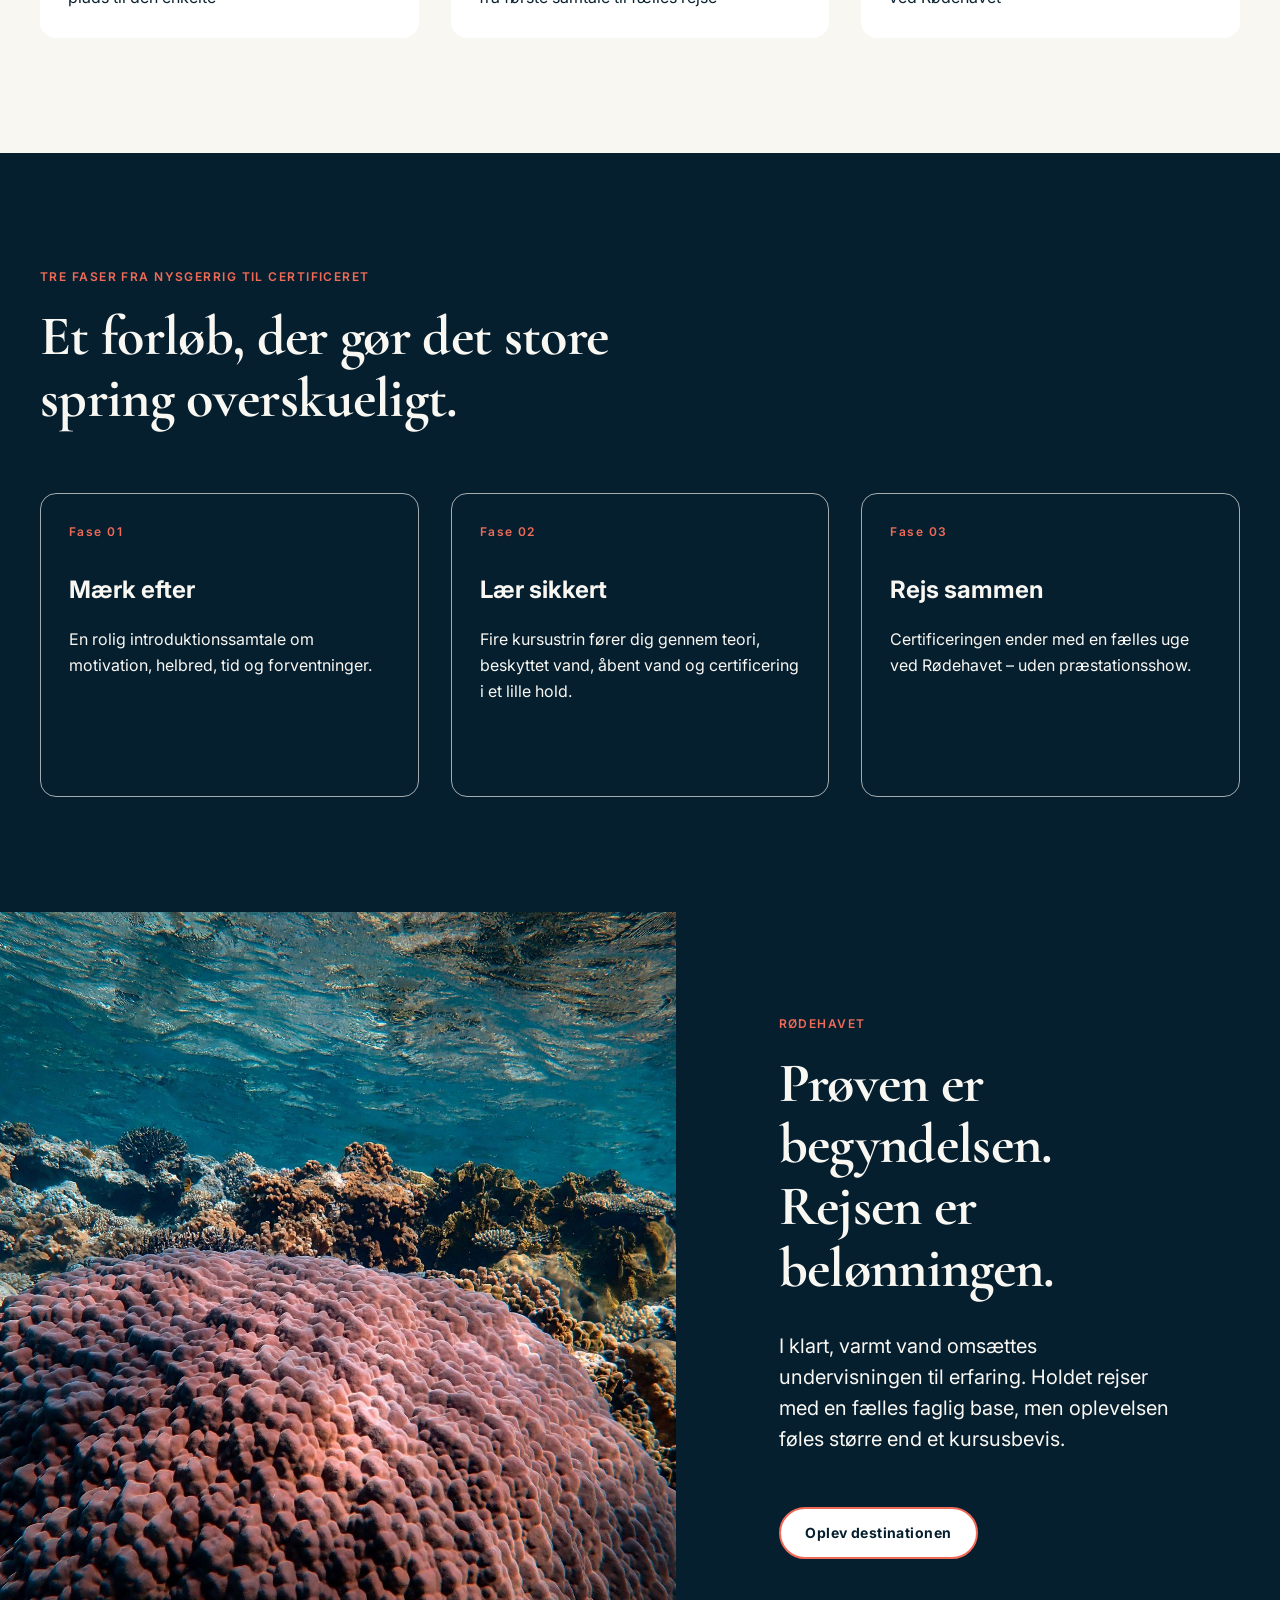
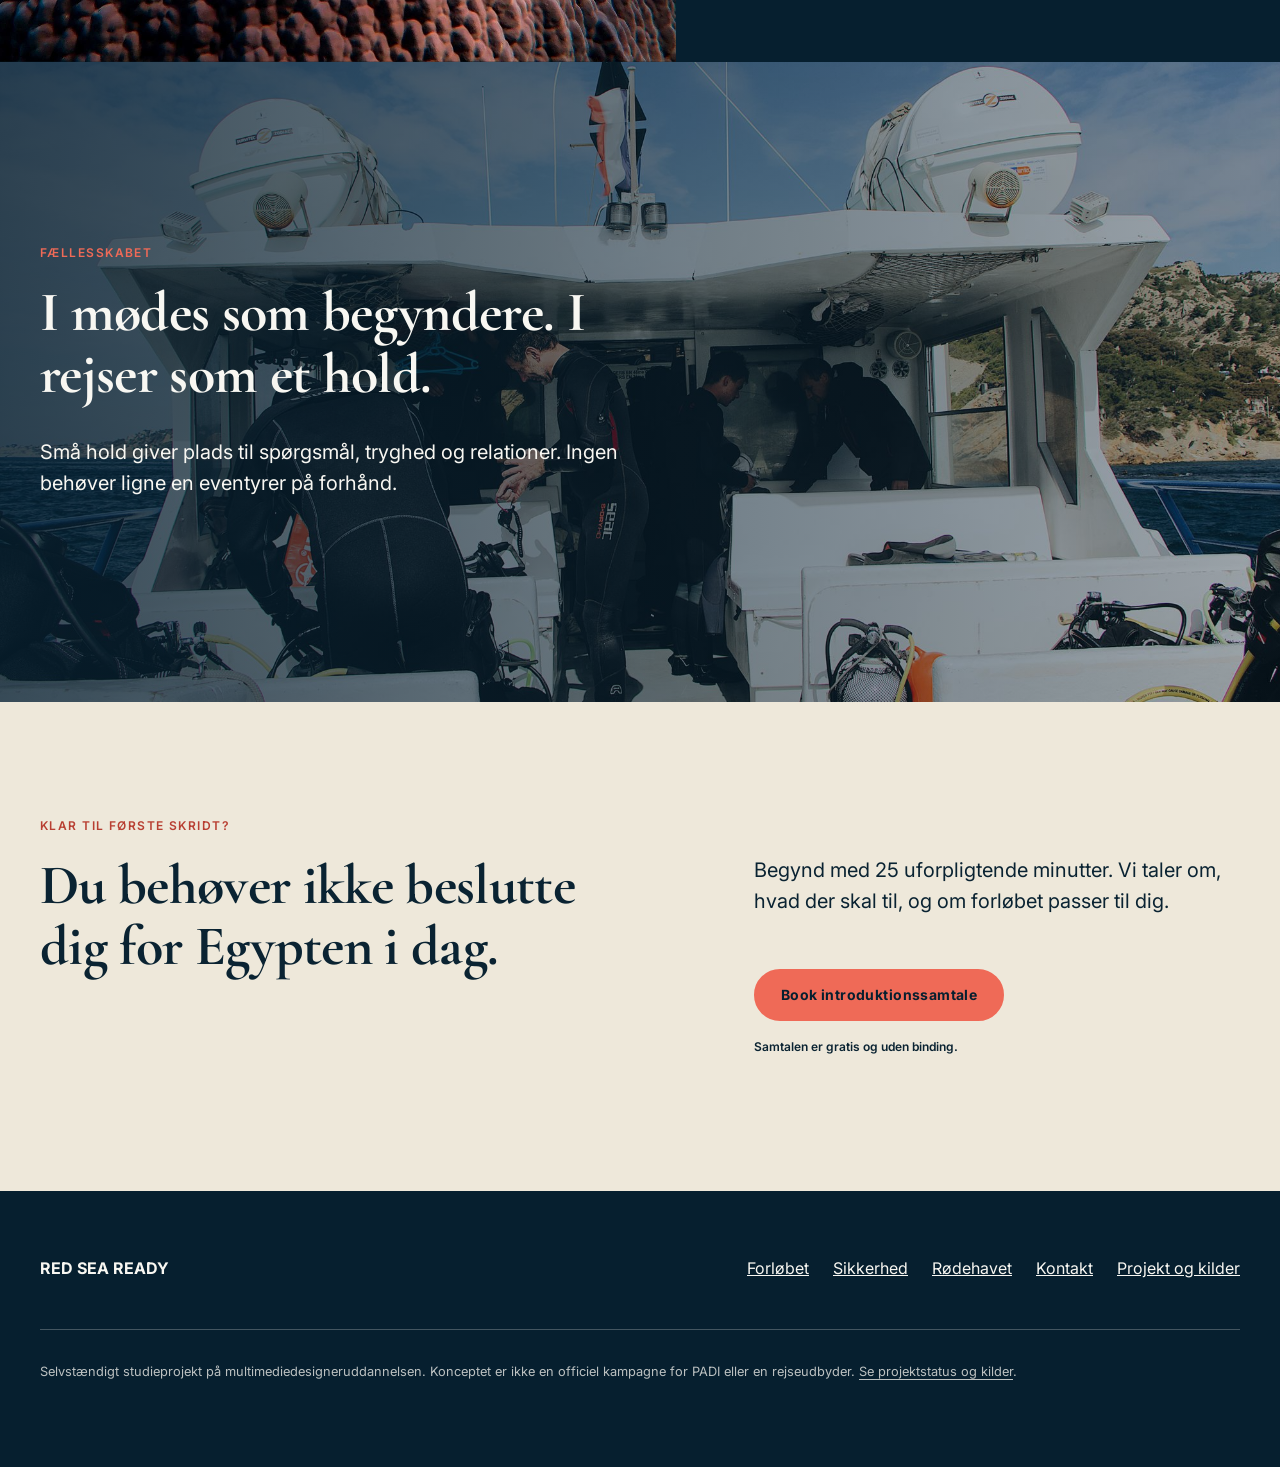
==== commit d22d1ca8: "Improve course consistency and add site QA" ====
--- a/index.html
+++ b/index.html
@@ -55,22 +55,22 @@
             </figure>
           </div>
         </div>
-        <div class="facts" aria-label="Forløbet i tal">
-          <div class="fact"><strong>Små hold</strong>plads til den enkelte</div>
-          <div class="fact"><strong>5</strong>overskuelige trin</div>
-          <div class="fact"><strong>1 uge</strong>ved Rødehavet</div>
-        </div>
+        <ul class="facts" role="list" aria-label="Forløbet i tal">
+          <li class="fact"><strong>Små hold</strong>plads til den enkelte</li>
+          <li class="fact"><strong>3 faser</strong>fra første samtale til fælles rejse</li>
+          <li class="fact"><strong>1 uge</strong>ved Rødehavet</li>
+        </ul>
       </div>
     </section>
 
     <section class="section section--deep">
       <div class="container">
-        <p class="eyebrow">Fra nysgerrig til certificeret</p>
+        <p class="eyebrow">Tre faser fra nysgerrig til certificeret</p>
         <h2 class="measure">Et forløb, der gør det store spring overskueligt.</h2>
         <div class="cards">
-          <article class="card"><div class="card__number">01</div><h3>Mærk efter</h3><p>En rolig introduktionssamtale om motivation, helbred, tid og forventninger.</p></article>
-          <article class="card"><div class="card__number">02</div><h3>Lær sikkert</h3><p>Teori, pool og åbent vand i et lille hold med tydelig progression.</p></article>
-          <article class="card"><div class="card__number">03</div><h3>Rejs sammen</h3><p>Certificeringen ender med en fælles uge ved Rødehavet – uden præstationsshow.</p></article>
+          <article class="card"><div class="card__number">Fase 01</div><h3>Mærk efter</h3><p>En rolig introduktionssamtale om motivation, helbred, tid og forventninger.</p></article>
+          <article class="card"><div class="card__number">Fase 02</div><h3>Lær sikkert</h3><p>Fire kursustrin fører dig gennem teori, beskyttet vand, åbent vand og certificering i et lille hold.</p></article>
+          <article class="card"><div class="card__number">Fase 03</div><h3>Rejs sammen</h3><p>Certificeringen ender med en fælles uge ved Rødehavet – uden præstationsshow.</p></article>
         </div>
       </div>
     </section>
--- a/styles.css
+++ b/styles.css
@@ -4,6 +4,7 @@
   --azure: #0797b8;
   --deep: #061f2f;
   --coral: #ef6a57;
+  --coral-on-light: #b83f32;
   --sand: #eee8da;
   --foam: #f8f7f2;
   --white: #ffffff;
@@ -69,6 +70,12 @@
   letter-spacing: 0.12em;
   line-height: 1.5;
   text-transform: uppercase;
+}
+
+:where(.section--foam, .section--sand) .eyebrow,
+.fact strong,
+.card--light .card__number {
+  color: var(--coral-on-light);
 }
 
 h1, h2, blockquote {
@@ -282,7 +289,12 @@
   display: grid;
   gap: 2rem;
 }
-.facts { grid-template-columns: repeat(3, 1fr); margin-top: 5rem; }
+.facts {
+  grid-template-columns: repeat(3, 1fr);
+  margin: 5rem 0 0;
+  padding: 0;
+  list-style: none;
+}
 .fact {
   min-height: 8rem;
   padding: 1.75rem;
@@ -292,7 +304,7 @@
 .fact strong {
   display: block;
   margin-bottom: 0.75rem;
-  color: var(--coral);
+  color: var(--coral-on-light);
   font-family: "Cormorant Garamond", Georgia, serif;
   font-size: 2.5rem;
   line-height: 1;
@@ -387,6 +399,7 @@
 .form .button { margin-top: 1.5rem; width: 100%; }
 .form-note { margin-top: 1rem; font-size: 0.8rem; color: rgba(10,35,50,.75); }
 .form-success { padding: 3rem; border-radius: var(--radius); background: var(--deep); color: var(--foam); }
+.form-success .eyebrow { color: var(--coral); }
 .form-success[hidden] { display: none; }
 
 .faq { max-width: 56rem; margin-inline: auto; }
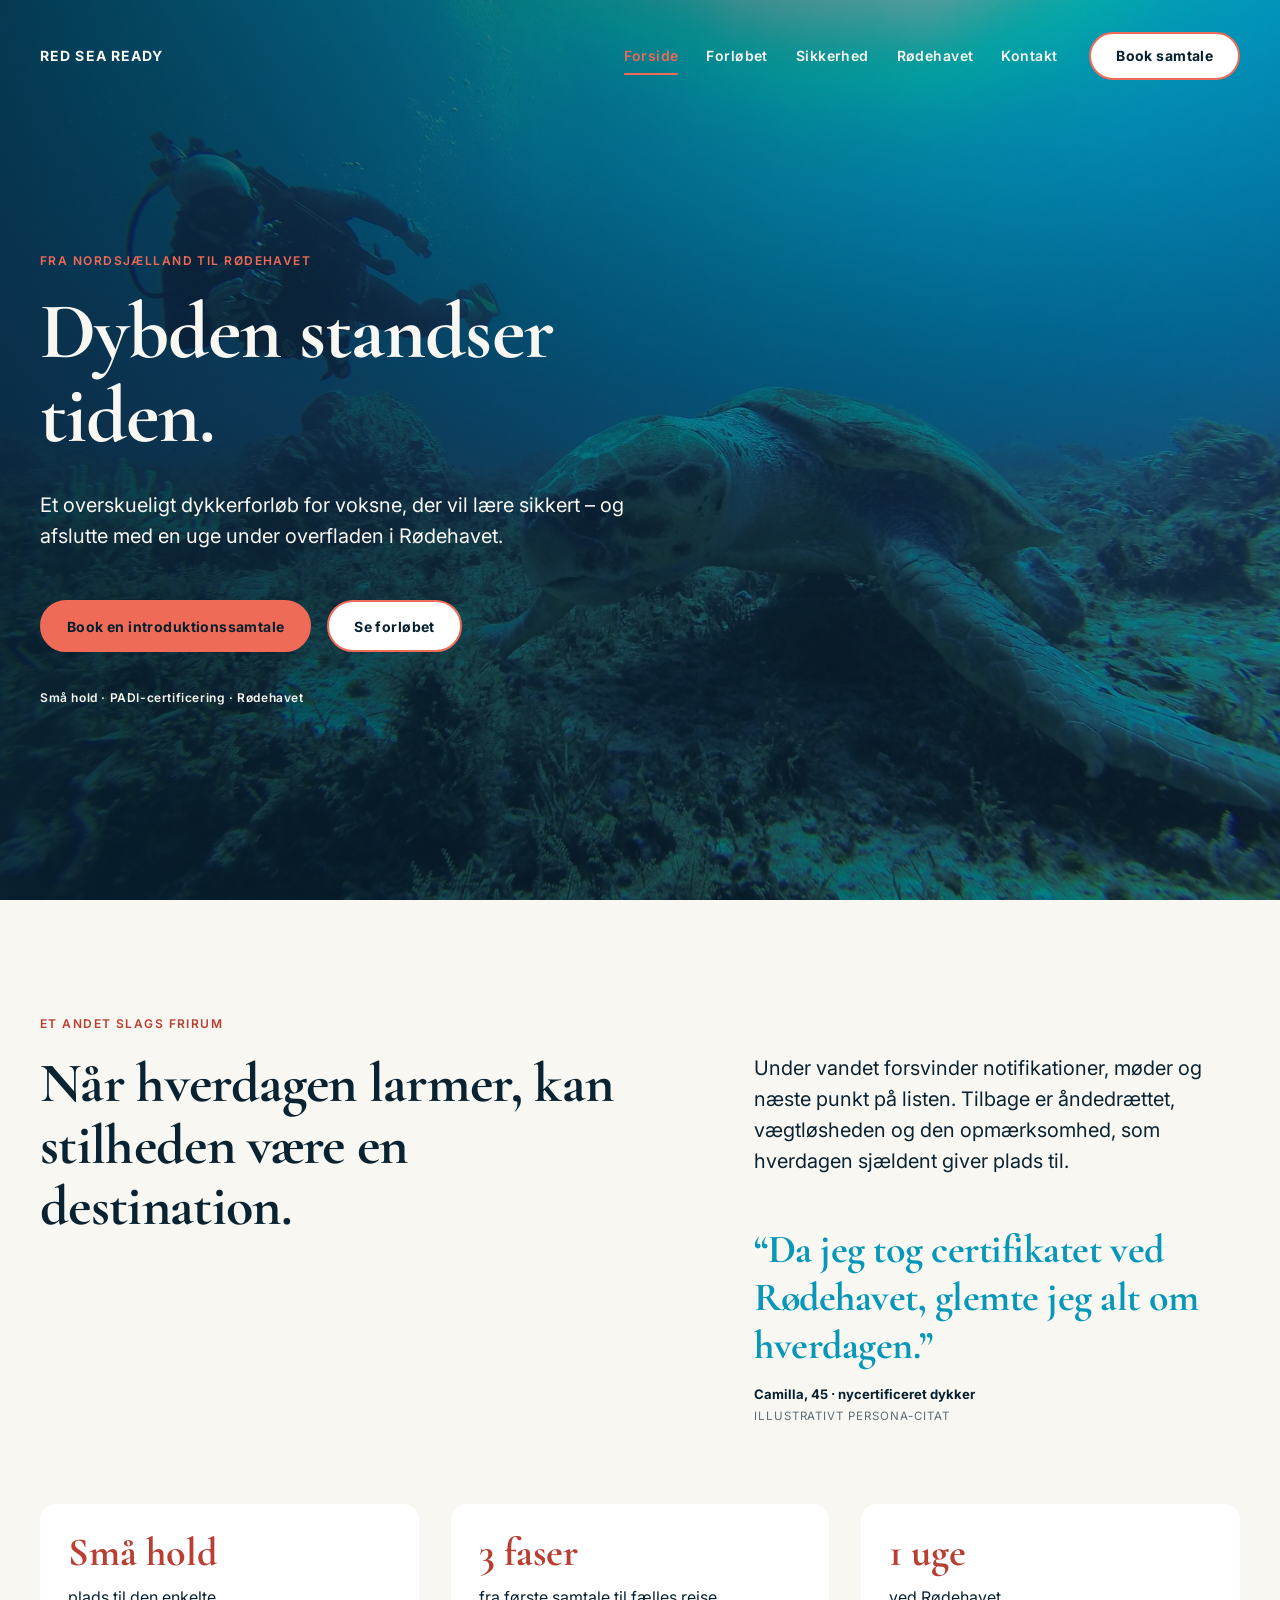
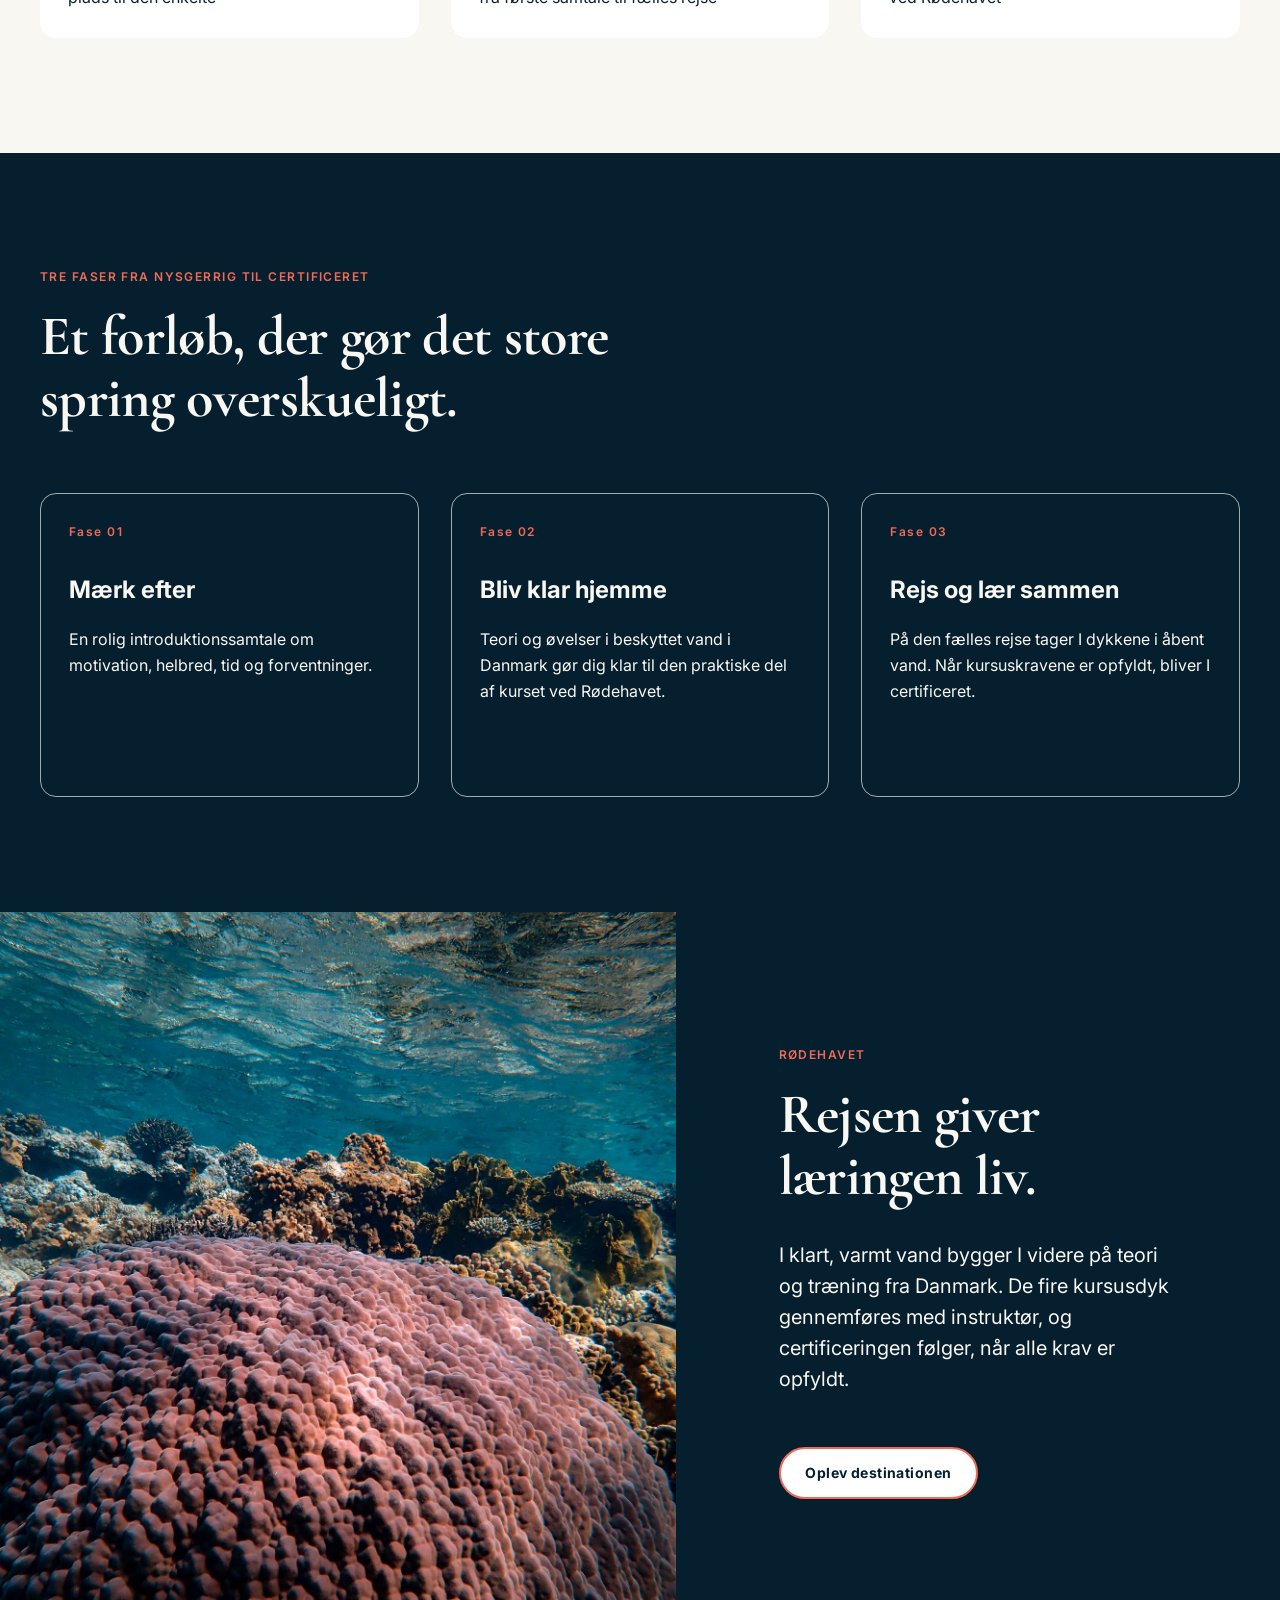
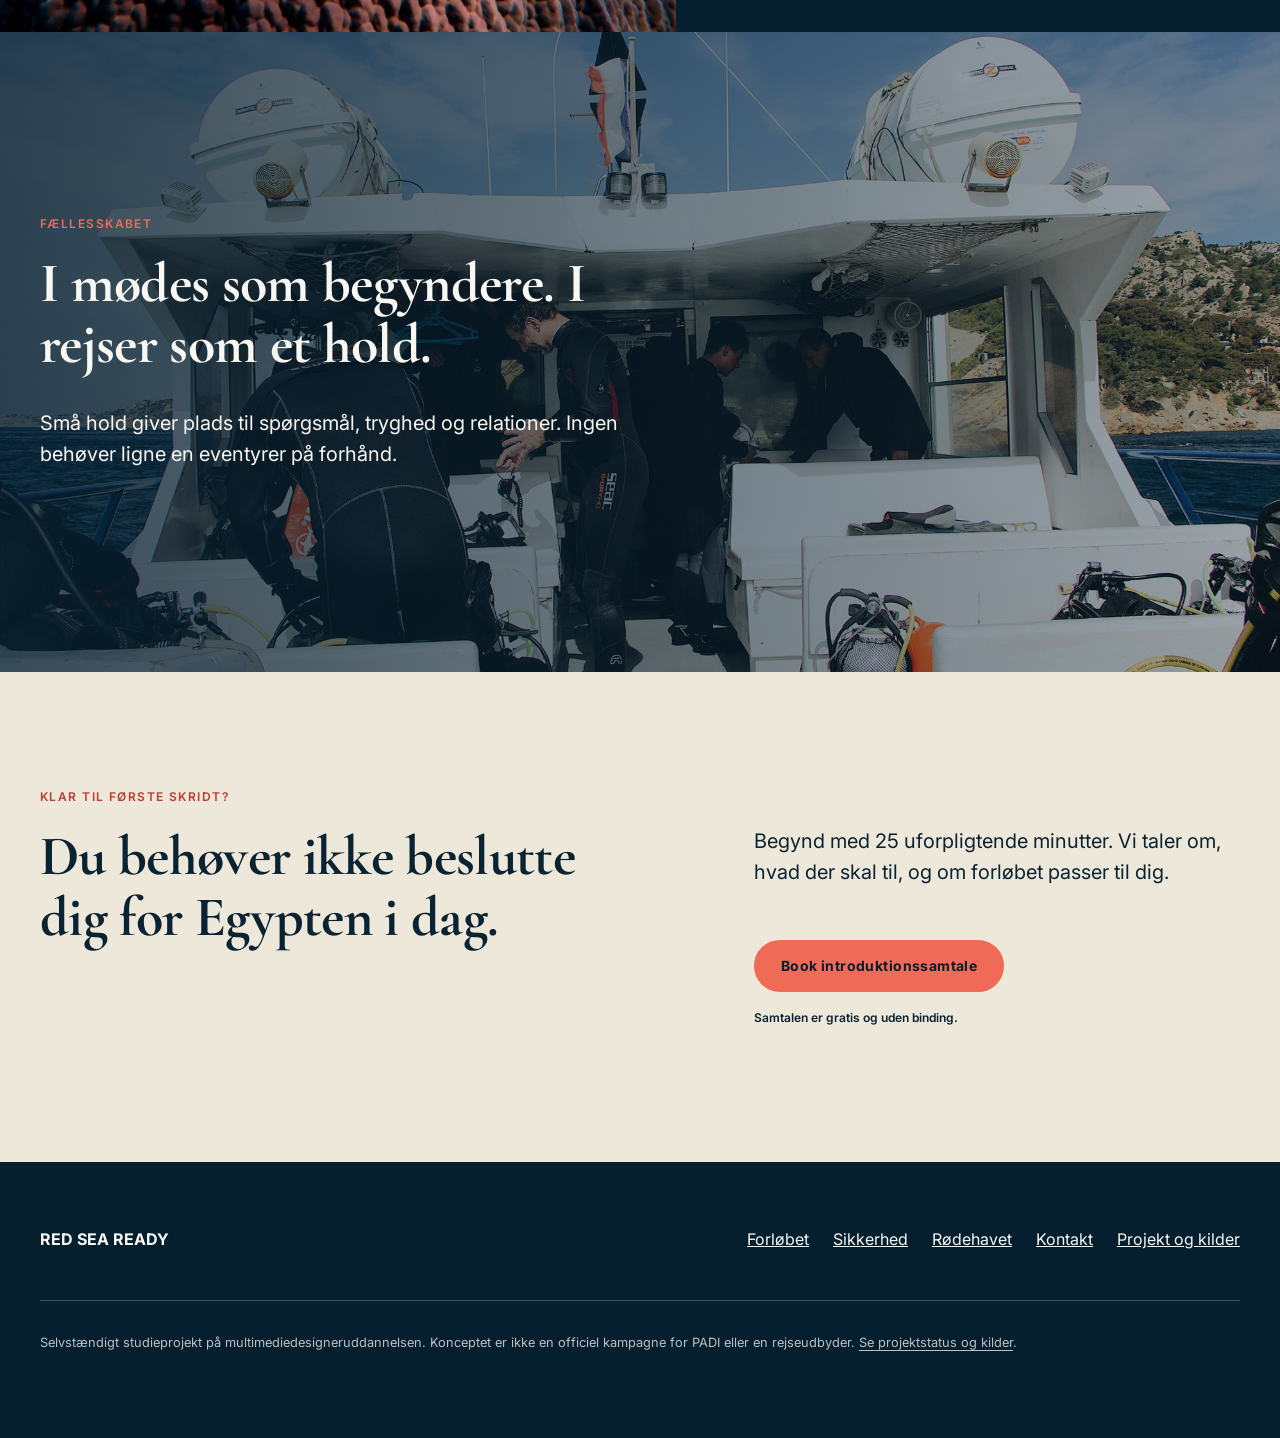
==== commit 2589eedb: "Fix prototype form safety, navigation focus and course sequence" ====
--- a/index.html
+++ b/index.html
@@ -69,8 +69,8 @@
         <h2 class="measure">Et forløb, der gør det store spring overskueligt.</h2>
         <div class="cards">
           <article class="card"><div class="card__number">Fase 01</div><h3>Mærk efter</h3><p>En rolig introduktionssamtale om motivation, helbred, tid og forventninger.</p></article>
-          <article class="card"><div class="card__number">Fase 02</div><h3>Lær sikkert</h3><p>Fire kursustrin fører dig gennem teori, beskyttet vand, åbent vand og certificering i et lille hold.</p></article>
-          <article class="card"><div class="card__number">Fase 03</div><h3>Rejs sammen</h3><p>Certificeringen ender med en fælles uge ved Rødehavet – uden præstationsshow.</p></article>
+          <article class="card"><div class="card__number">Fase 02</div><h3>Bliv klar hjemme</h3><p>Teori og øvelser i beskyttet vand i Danmark gør dig klar til den praktiske del af kurset ved Rødehavet.</p></article>
+          <article class="card"><div class="card__number">Fase 03</div><h3>Rejs og lær sammen</h3><p>På den fælles rejse tager I dykkene i åbent vand. Når kursuskravene er opfyldt, bliver I certificeret.</p></article>
         </div>
       </div>
     </section>
@@ -79,8 +79,8 @@
       <div class="image-panel__media"><img class="image-panel__image" src="assets/red-sea-reef.jpg" alt="Farverigt koralrev i klart blåt vand."></div>
       <div class="image-panel__body">
         <p class="eyebrow">Rødehavet</p>
-        <h2>Prøven er begyndelsen. Rejsen er belønningen.</h2>
-        <p class="lead">I klart, varmt vand omsættes undervisningen til erfaring. Holdet rejser med en fælles faglig base, men oplevelsen føles større end et kursusbevis.</p>
+        <h2>Rejsen giver læringen liv.</h2>
+        <p class="lead">I klart, varmt vand bygger I videre på teori og træning fra Danmark. De fire kursusdyk gennemføres med instruktør, og certificeringen følger, når alle krav er opfyldt.</p>
         <a class="button button--secondary" href="rodehavet.html">Oplev destinationen</a>
       </div>
     </section>
--- a/styles.css
+++ b/styles.css
@@ -206,8 +206,9 @@
 }
 .button:hover { transform: translateY(-2px); background: #f27b69; }
 .button:focus-visible, .nav a:focus-visible, .menu-toggle:focus-visible, input:focus-visible, textarea:focus-visible, select:focus-visible, summary:focus-visible {
-  outline: none;
-  box-shadow: var(--shadow-focus);
+  outline: 3px solid var(--deep);
+  outline-offset: 3px;
+  box-shadow: 0 0 0 3px var(--foam);
 }
 .button--secondary { background: var(--white); }
 .button--header { min-height: 3rem; padding-block: 0.72rem; }
@@ -380,6 +381,7 @@
 .form { padding: clamp(1.5rem, 4vw, 3rem); border-radius: var(--radius); background: var(--white); }
 .form-grid { grid-template-columns: repeat(2, 1fr); }
 .field { display: grid; gap: 0.5rem; }
+.field, .field input, .field textarea, .field select { scroll-margin-block: 8rem 2rem; }
 .field--full { grid-column: 1 / -1; }
 label, legend { font-size: 0.875rem; font-weight: 700; }
 input, textarea, select {
@@ -478,7 +480,7 @@
   .split-heading > :first-child, .split-heading > :last-child,
   .final-cta .split-heading > :first-child, .final-cta .split-heading > :last-child { grid-column: auto; }
   .facts, .cards, .requirements { grid-template-columns: repeat(2, 1fr); }
-  .cards .card:last-child { grid-column: 1 / -1; }
+  .cards .card:last-child:where(:nth-child(odd)) { grid-column: 1 / -1; }
   .image-panel { grid-template-columns: 1fr; }
   .image-panel__media { min-height: 55vw; }
   .form-layout { grid-template-columns: 1fr; }
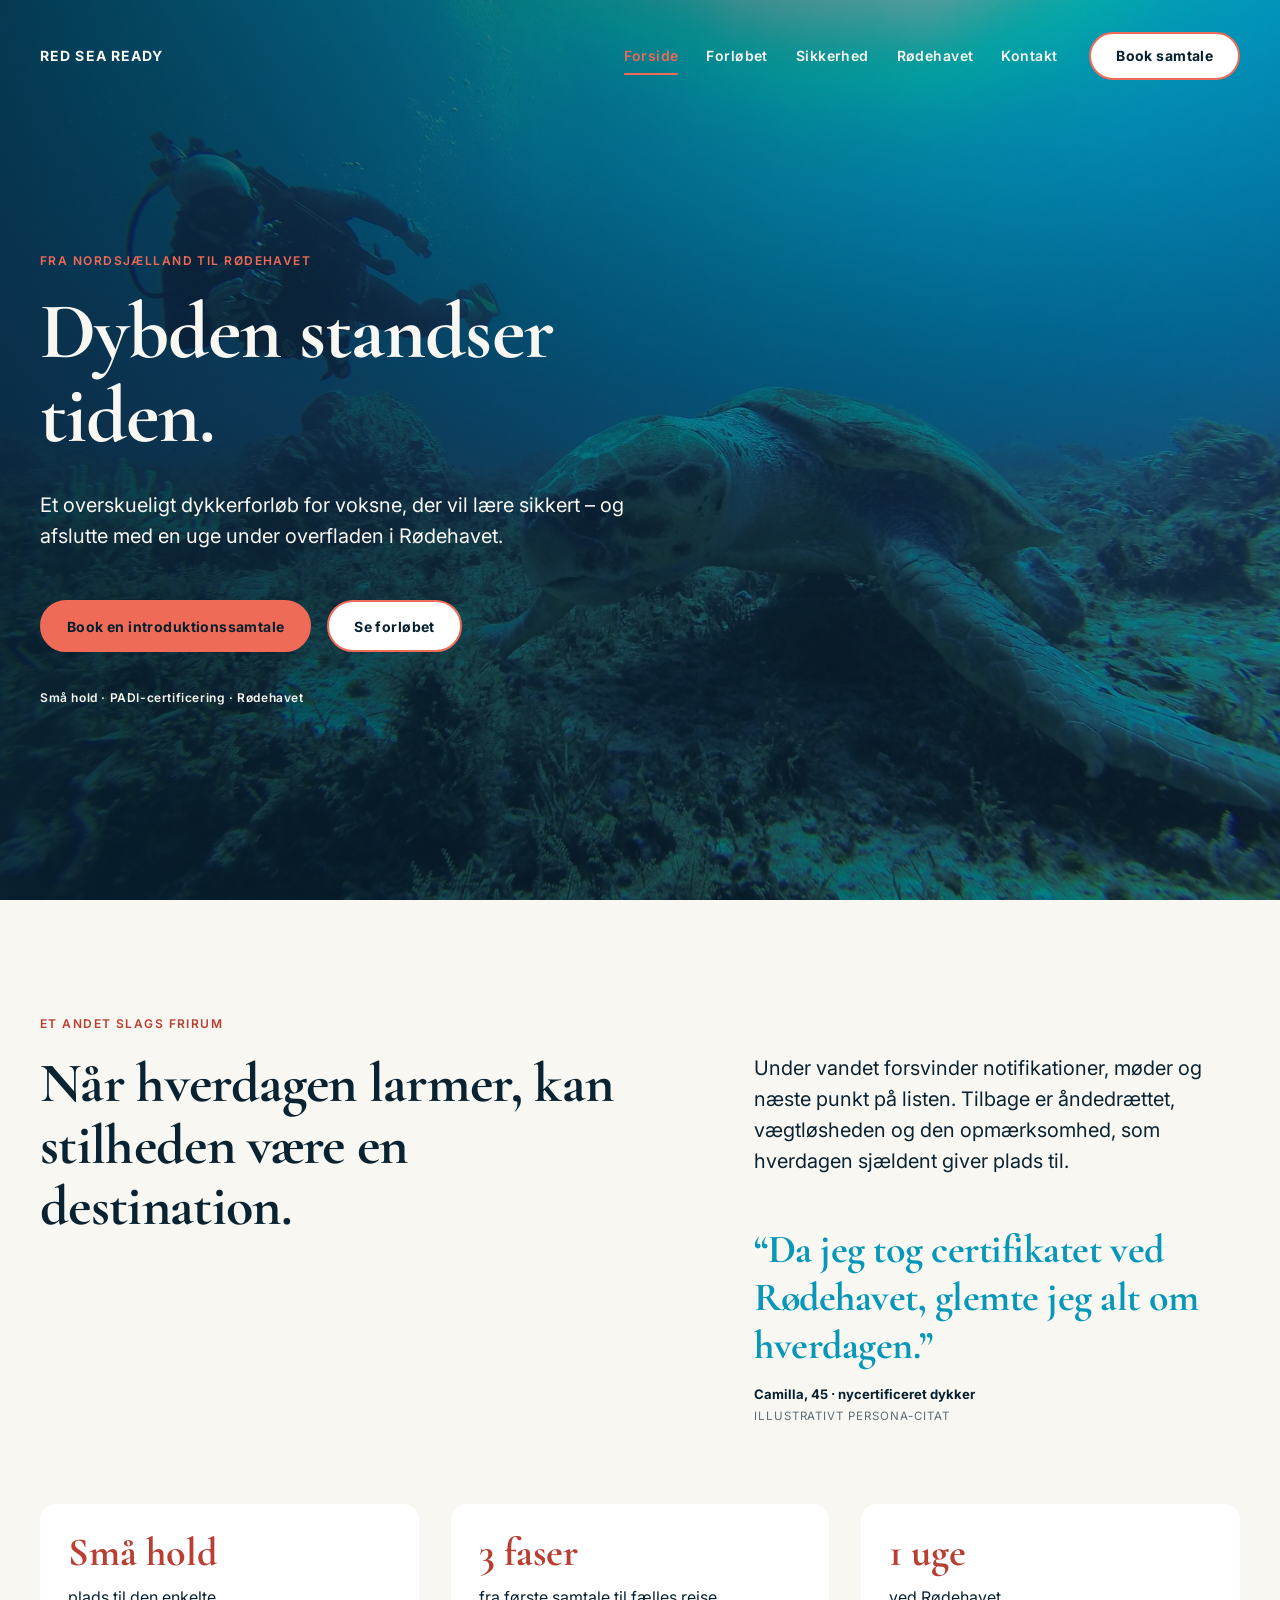
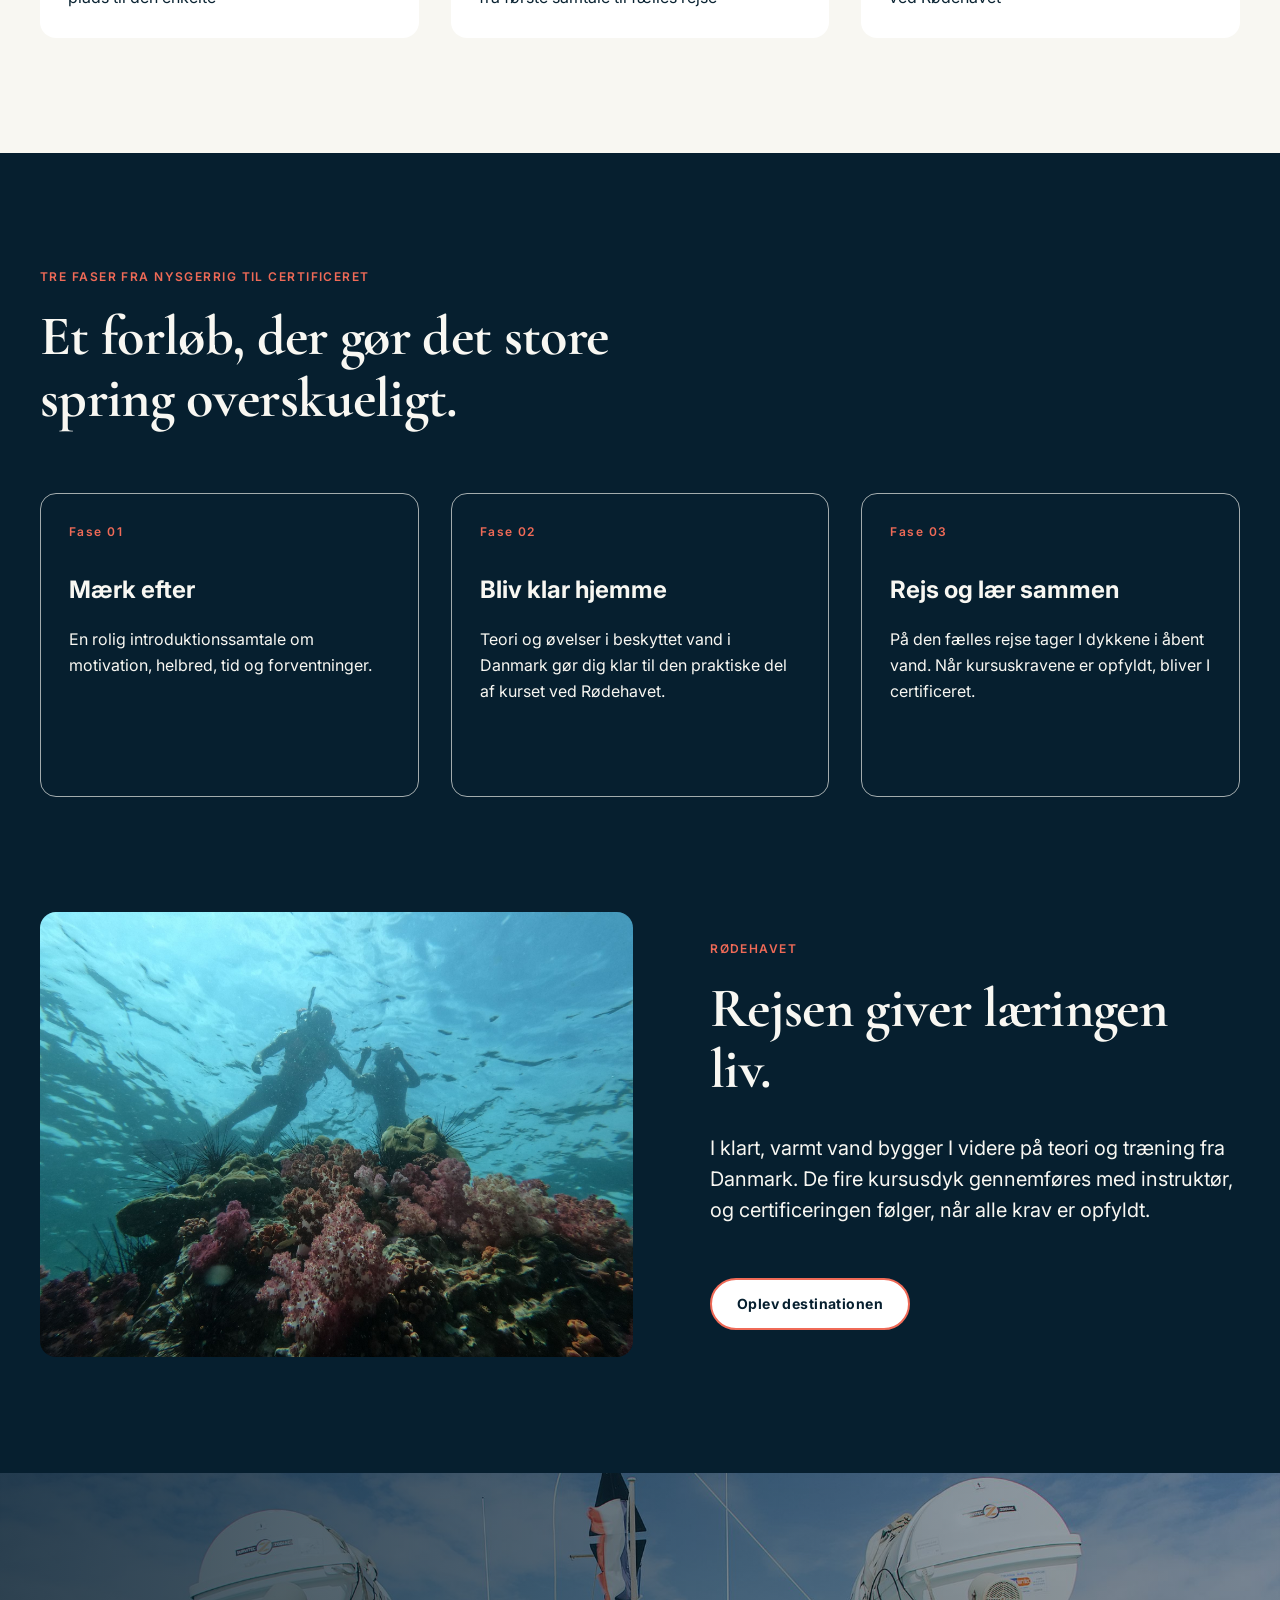
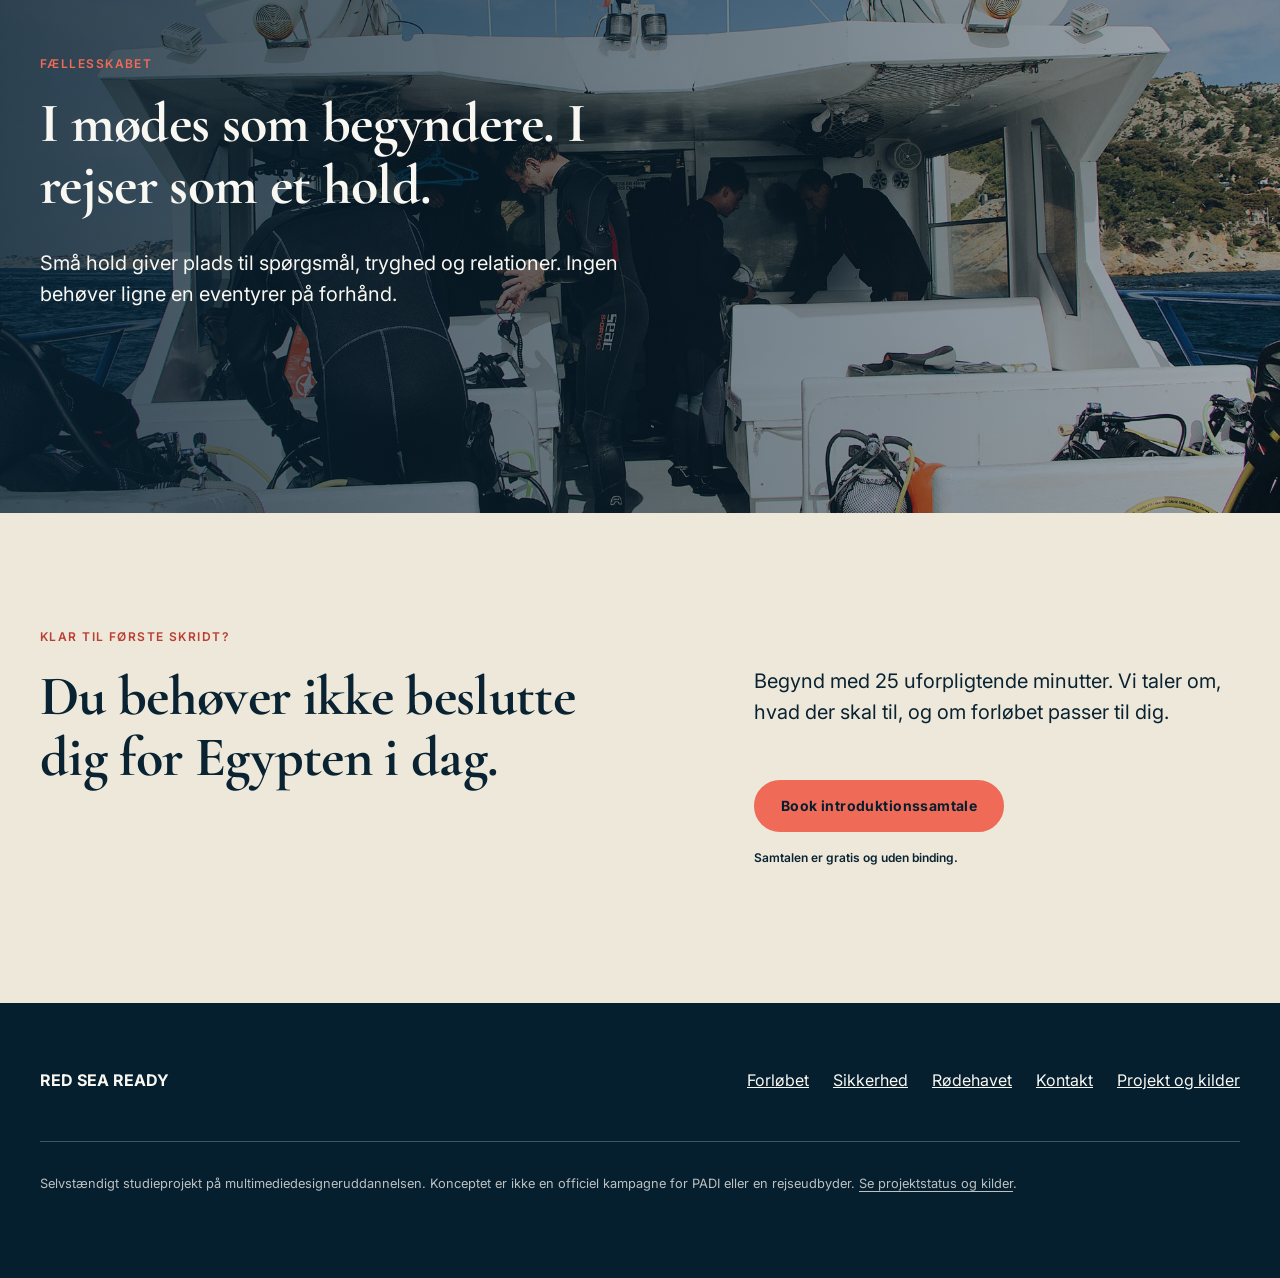
==== commit 536da411: "Give destination teaser lighter imagery and generous spacing" ====
--- a/index.html
+++ b/index.html
@@ -75,13 +75,15 @@
       </div>
     </section>
 
-    <section class="image-panel">
-      <div class="image-panel__media"><img class="image-panel__image" src="assets/red-sea-reef.jpg" alt="Farverigt koralrev i klart blåt vand."></div>
+    <section class="section section--deep destination-teaser">
+      <div class="container image-panel image-panel--destination">
+      <div class="image-panel__media"><img class="image-panel__image" src="assets/ras-mohammed.jpg" width="2200" height="1650" loading="lazy" alt="To dykkere i lyst, blåt vand over et koralrev."></div>
       <div class="image-panel__body">
         <p class="eyebrow">Rødehavet</p>
         <h2>Rejsen giver læringen liv.</h2>
         <p class="lead">I klart, varmt vand bygger I videre på teori og træning fra Danmark. De fire kursusdyk gennemføres med instruktør, og certificeringen følger, når alle krav er opfyldt.</p>
         <a class="button button--secondary" href="rodehavet.html">Oplev destinationen</a>
+      </div>
       </div>
     </section>
 
--- a/styles.css
+++ b/styles.css
@@ -343,6 +343,21 @@
 .image-panel__body { display: grid; align-content: center; padding: clamp(4rem, 8vw, 8rem); }
 .image-panel__body .lead { margin-top: 2rem; }
 .image-panel__body .button { justify-self: start; margin-top: 2rem; }
+
+.destination-teaser { padding-top: 0; }
+.image-panel--destination {
+  grid-template-columns: minmax(0, 1.12fr) minmax(0, 1fr);
+  gap: clamp(2.5rem, 6vw, 6rem);
+  min-height: 0;
+  align-items: center;
+}
+.image-panel--destination .image-panel__media {
+  min-height: 0;
+  aspect-ratio: 4 / 3;
+  border-radius: var(--radius);
+}
+.image-panel--destination .image-panel__image { object-position: 50% 35%; }
+.image-panel--destination .image-panel__body { padding: 0; }
 
 .full-image {
   position: relative;
